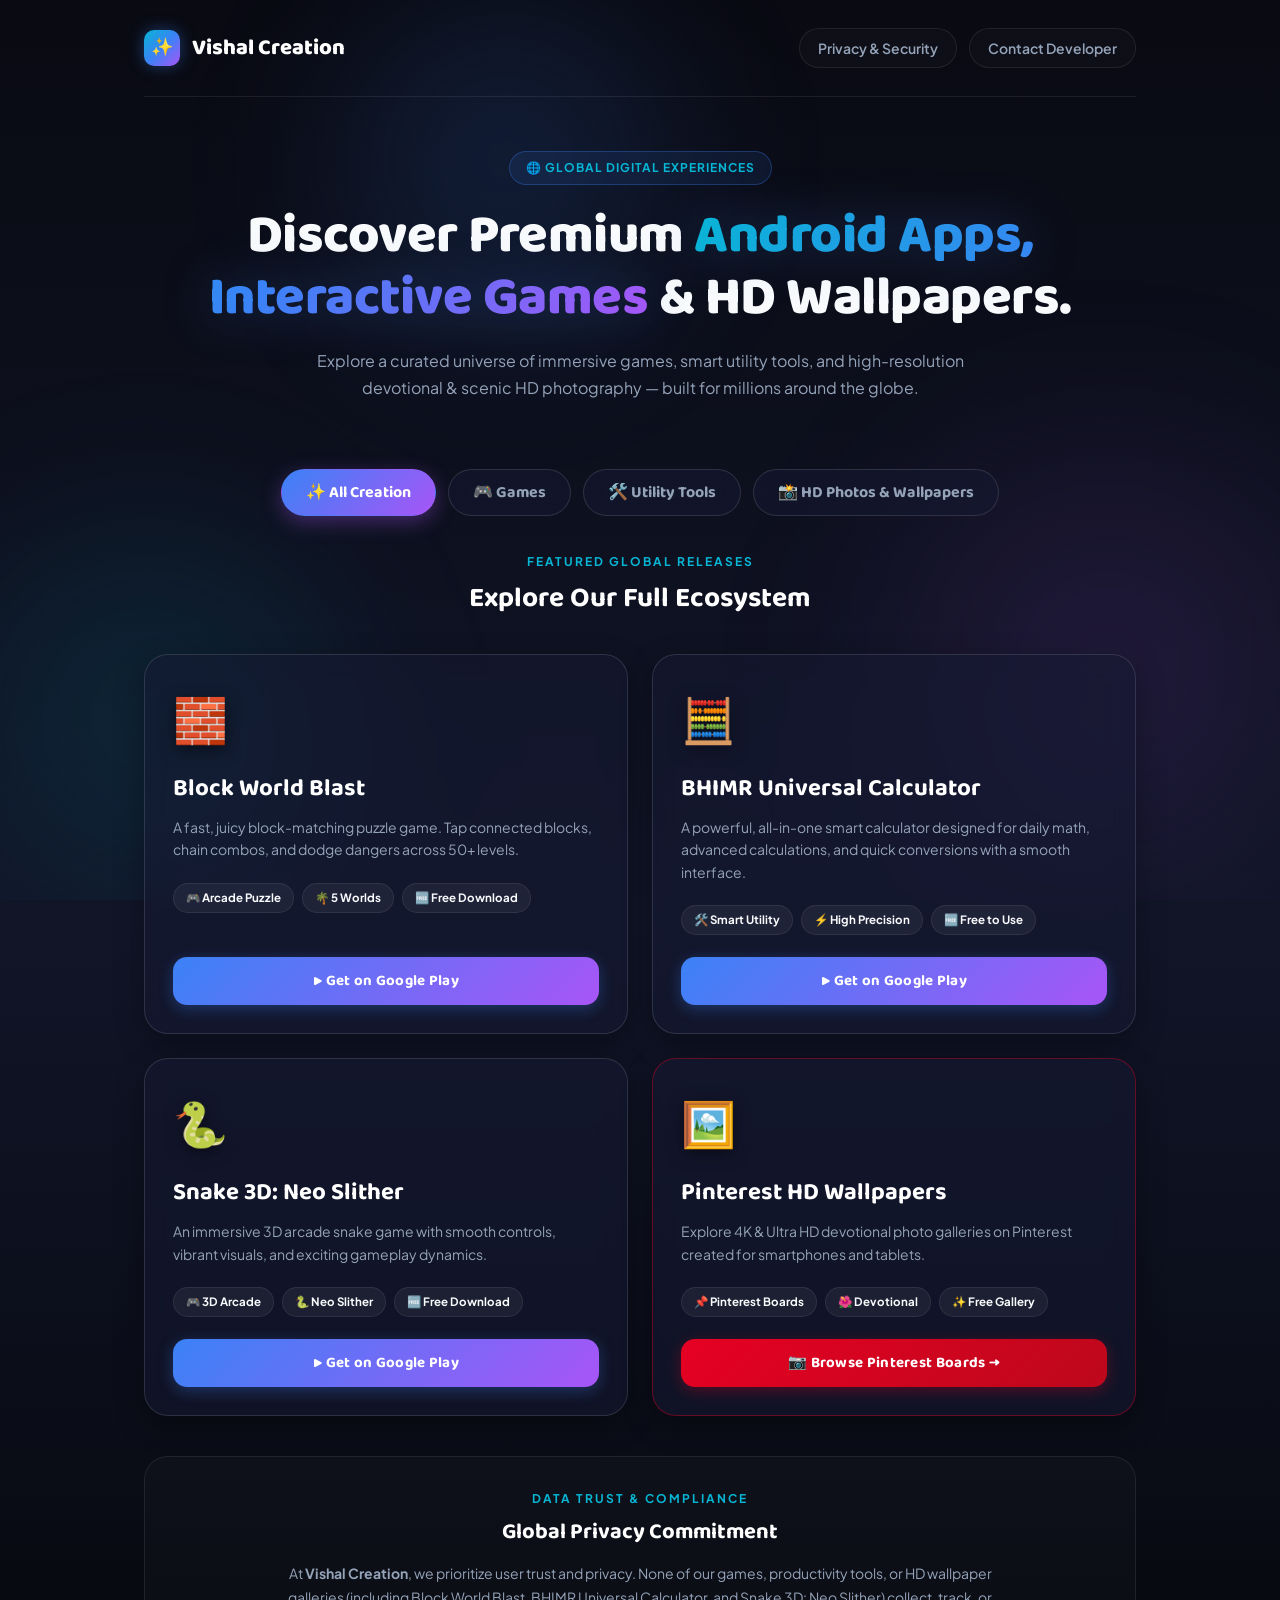
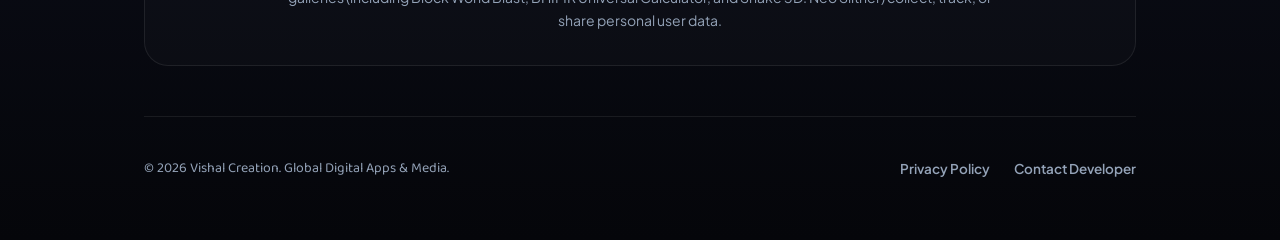
==== index.html @ bfe4371c "Update index.html" ====
<!DOCTYPE html>
<html lang="en">
<head> 
<meta charset="UTF-8">
<meta name="viewport" content="width=device-width, initial-scale=1.0">
<title>Vishal Creation — Premium Apps, Interactive Games & HD Wallpapers</title>
<meta name="description" content="Explore a curated universe of immersive games, smart utility tools, and high-resolution devotional HD wallpapers created by Vishal Creation. Free on Google Play.">
<link rel="icon" href="data:,">

<style>
@import url('https://fonts.googleapis.com/css2?family=Baloo+2:wght@600;700;800&family=Plus+Jakarta+Sans:wght@400;500;600;700;800&display=swap');

:root{
  --bg-top:#090a12;
  --bg-mid:#111528;
  --bg-bot:#05060a;
  
  --accent-blue:#3b82f6;
  --accent-cyan:#06b6d4;
  --accent-violet:#a855f7;
  --accent-gold:#fbbf24;
  --accent-pinterest:#e60023;
  
  --ink:#f8fafc;
  --muted:#94a3b8;
  --line:rgba(255, 255, 255, 0.08);
  --glass-bg:rgba(22, 27, 51, 0.55);
  --glass-border:rgba(255, 255, 255, 0.12);
}

*{margin:0;padding:0;box-sizing:border-box;}
html{scroll-behavior:smooth;}

body{
  font-family:'Plus Jakarta Sans', sans-serif;
  color:var(--ink);
  background:linear-gradient(180deg, var(--bg-top) 0%, var(--bg-mid) 50%, var(--bg-bot) 100%);
  min-height:100vh;
  overflow-x:hidden;
  line-height:1.6;
}

/* Background Cosmic Nebula Glows */
.nebula-glow{
  position:fixed; inset:0; z-index:0; pointer-events:none; overflow:hidden;
}
.glow-1{
  position:absolute; top:-10%; left:20%; width:500px; height:500px;
  background:radial-gradient(circle, rgba(59,130,246,0.18) 0%, rgba(0,0,0,0) 70%);
  filter:blur(60px); animation:pulse 12s infinite alternate ease-in-out;
}
.glow-2{
  position:absolute; top:40%; right:-10%; width:600px; height:600px;
  background:radial-gradient(circle, rgba(168,85,247,0.15) 0%, rgba(0,0,0,0) 70%);
  filter:blur(80px); animation:pulse 16s infinite alternate ease-in-out;
}
.glow-3{
  position:absolute; bottom:-10%; left:-10%; width:550px; height:550px;
  background:radial-gradient(circle, rgba(6,182,212,0.14) 0%, rgba(0,0,0,0) 70%);
  filter:blur(70px);
}

@keyframes pulse{
  0%{ transform:scale(1) translateY(0); opacity:0.7; }
  100%{ transform:scale(1.2) translateY(-30px); opacity:1; }
}

.wrap{ position:relative; z-index:1; max-width:1040px; margin:0 auto; padding:0 24px; }

nav{ display:flex; align-items:center; justify-content:space-between; padding:28px 0; border-bottom:1px solid var(--line); }
.brand{ display:flex; align-items:center; gap:12px; font-family:'Baloo 2', cursive; font-weight:800; font-size:22px; color:#fff; text-decoration:none; }
.brand .tile{
  width:36px; height:36px; border-radius:10px;
  background:linear-gradient(135deg, var(--accent-cyan), var(--accent-blue), var(--accent-violet));
  box-shadow:0 0 16px rgba(59,130,246,0.4);
  display:flex; align-items:center; justify-content:center; font-size:18px;
}
.nav-links{ display:flex; gap:12px; }
nav a.nav-link{
  color:var(--muted); text-decoration:none; font-size:14px; font-weight:600;
  border:1px solid var(--line); padding:8px 18px; border-radius:100px;
  background:rgba(255,255,255,0.02);
  transition:all .25s ease;
}
nav a.nav-link:hover{ border-color:var(--accent-cyan); color:#fff; box-shadow:0 0 12px rgba(6,182,212,0.25); }

.hero{ padding:54px 0 36px; text-align:center; }
.hero-badge{
  display:inline-flex; align-items:center; gap:8px;
  padding:6px 16px; border-radius:100px; font-size:12px; font-weight:700;
  letter-spacing:1px; text-transform:uppercase;
  background:rgba(59,130,246,0.1); border:1px solid rgba(59,130,246,0.3);
  color:var(--accent-cyan); margin-bottom:20px;
}
h1{
  font-family:'Baloo 2', cursive; font-weight:800; letter-spacing:-0.5px;
  font-size:clamp(32px, 5.5vw, 54px); line-height:1.15; margin-bottom:18px;
}
h1 .glow-word{
  background:linear-gradient(120deg, var(--accent-cyan), var(--accent-blue), var(--accent-violet));
  -webkit-background-clip:text; background-clip:text; -webkit-text-fill-color:transparent;
  filter:drop-shadow(0 0 25px rgba(59,130,246,0.3));
}
.lede{ font-size:16px; color:var(--muted); max-width:680px; margin:0 auto 32px; font-weight:400; line-height:1.7; }

.category-nav{
  display:flex; justify-content:center; gap:12px; flex-wrap:wrap; margin-bottom:36px;
}
.cat-btn{
  font-family:'Baloo 2', cursive; font-size:16px; font-weight:700;
  padding:10px 24px; border-radius:100px; border:1px solid var(--glass-border);
  background:var(--glass-bg); color:var(--muted); cursor:pointer;
  backdrop-filter:blur(10px); transition:all 0.25s ease; display:flex; align-items:center; gap:8px;
}
.cat-btn:hover{ border-color:var(--accent-blue); color:#fff; transform:translateY(-2px); }
.cat-btn.active{
  background:linear-gradient(135deg, var(--accent-blue), var(--accent-violet));
  color:#fff; border-color:transparent;
  box-shadow:0 6px 20px rgba(168,85,247,0.35);
}

.tab-content{ display:none; }
.tab-content.active{ display:block; animation:fadeIn 0.35s ease-out; }

@keyframes fadeIn{ from{opacity:0; transform:translateY(12px);} to{opacity:1; transform:translateY(0);} }

.section-head{ text-align:center; margin-bottom:32px; }
.eyebrow{
  font-size:12px; letter-spacing:2px; text-transform:uppercase; font-weight:700;
  color:var(--accent-cyan); margin-bottom:6px;
}
.section-title{ font-family:'Baloo 2', cursive; font-size:28px; font-weight:700; color:#fff; }

.apps-grid{ display:grid; grid-template-columns:1fr 1fr; gap:24px; }
.app-card{
  border-radius:24px; padding:28px; border:1px solid var(--glass-border);
  background:var(--glass-bg); backdrop-filter:blur(12px);
  display:flex; flex-direction:column; justify-content:space-between;
  transition:all .25s ease; box-shadow:0 10px 30px rgba(0,0,0,0.3);
}
.app-card:hover{ transform:translateY(-6px); border-color:rgba(59,130,246,0.5); box-shadow:0 15px 35px rgba(59,130,246,0.15); }
.app-icon{ font-size:44px; margin-bottom:16px; filter:drop-shadow(0 4px 8px rgba(0,0,0,0.5)); }
.app-title{ font-family:'Baloo 2', cursive; font-weight:700; font-size:24px; margin-bottom:8px; color:#fff; }
.app-desc{ font-size:14px; color:var(--muted); margin-bottom:22px; line-height:1.6; }

.badges{ display:flex; gap:8px; flex-wrap:wrap; margin-bottom:22px; }
.badge{
  font-size:11.5px; font-weight:700; color:var(--ink);
  background:rgba(255,255,255,0.05); border:1px solid var(--line);
  padding:5px 12px; border-radius:100px;
}

.btn{
  font-family:'Baloo 2', cursive; font-weight:700; font-size:15px;
  padding:12px 22px; border-radius:14px; text-decoration:none; letter-spacing:.3px;
  display:inline-flex; align-items:center; justify-content:center; gap:8px; transition:all .2s ease;
  cursor:pointer; border:none;
}
.btn-primary{
  background:linear-gradient(135deg, var(--accent-blue), var(--accent-violet)); color:#fff;
  box-shadow:0 4px 15px rgba(59,130,246,0.3); width:100%;
}
.btn-primary:hover{ box-shadow:0 6px 20px rgba(168,85,247,0.4); transform:translateY(-2px); }
.btn-primary:active{ transform:translateY(0); }

/* Pinterest Specific Button */
.btn-pinterest{
  background:linear-gradient(135deg, #e60023, #bd081c); color:#fff;
  box-shadow:0 4px 15px rgba(230,0,35,0.3); width:100%;
}
.btn-pinterest:hover{ box-shadow:0 6px 20px rgba(230,0,35,0.5); transform:translateY(-2px); }

.folder-grid{ display:grid; grid-template-columns:1fr 1fr; gap:24px; }
.folder-card{
  border-radius:24px; padding:30px 24px; border:1px solid var(--glass-border);
  background:var(--glass-bg); backdrop-filter:blur(12px); text-align:center;
  transition:all .25s ease; display:flex; flex-direction:column; justify-content:space-between;
}
.folder-card:hover{ transform:translateY(-6px); border-color:var(--accent-pinterest); box-shadow:0 12px 30px rgba(230,0,35,0.2); }
.folder-icon{ font-size:52px; margin-bottom:12px; }
.folder-title{ font-family:'Baloo 2', cursive; font-size:24px; font-weight:700; margin-bottom:6px; color:#fff; }
.folder-desc{ font-size:13.5px; color:var(--muted); margin-bottom:18px; }

.privacy-card{
  border-radius:24px; padding:32px; border:1px solid var(--line);
  background:rgba(255,255,255,0.02); text-align:center; margin-top:20px;
}
footer{
  padding:40px 0 60px; border-top:1px solid var(--line); margin-top:50px;
  display:flex; justify-content:space-between; align-items:center; flex-wrap:wrap; gap:16px;
}
.foot-brand{ font-size:14px; color:var(--muted); font-family:'Baloo 2', cursive; }
.foot-links{ display:flex; gap:24px; }
.foot-links a{ color:var(--muted); text-decoration:none; font-size:13.5px; font-weight:600; transition:color .2s; }
.foot-links a:hover{ color:var(--accent-cyan); }

@media (max-width:768px){
  .apps-grid, .folder-grid{ grid-template-columns:1fr; }
  nav{ flex-direction:column; gap:16px; text-align:center; }
}
</style>
</head>
<body>

<div class="nebula-glow">
  <div class="glow-1"></div>
  <div class="glow-2"></div>
  <div class="glow-3"></div>
</div>

<div class="wrap">

  <nav>
    <a href="#" class="brand">
      <span class="tile">✨</span>
      Vishal Creation
    </a>
    <div class="nav-links">
      <a class="nav-link" href="#privacy">Privacy & Security</a>
      <a class="nav-link" href="mailto:vishalmsk5@gmail.com">Contact Developer</a>
    </div>
  </nav>

  <section class="hero">
    <div class="hero-badge">🌐 Global Digital Experiences</div>
    <h1>Discover Premium <span class="glow-word">Android Apps, Interactive Games</span> & HD Wallpapers.</h1>
    <p class="lede">Explore a curated universe of immersive games, smart utility tools, and high-resolution devotional & scenic HD photography — built for millions around the globe.</p>
  </section>

  <div class="category-nav">
    <button class="cat-btn active" onclick="switchTab('all', this)">✨ All Creation</button>
    <button class="cat-btn" onclick="switchTab('games', this)">🎮 Games</button>
    <button class="cat-btn" onclick="switchTab('tools', this)">🛠️ Utility Tools</button>
    <button class="cat-btn" onclick="switchTab('photos', this)">📸 HD Photos & Wallpapers</button>
  </div>

  <!-- Tab 1: All Creation -->
  <div id="all-tab" class="tab-content active">
    <section style="margin-bottom: 40px;">
      <div class="section-head">
        <div class="eyebrow">Featured Global Releases</div>
        <div class="section-title">Explore Our Full Ecosystem</div>
      </div>

      <div class="apps-grid">
        <!-- Game 1: Block World Blast -->
        <div class="app-card">
          <div>
            <div class="app-icon">🧱</div>
            <div class="app-title">Block World Blast</div>
            <p class="app-desc">A fast, juicy block-matching puzzle game. Tap connected blocks, chain combos, and dodge dangers across 50+ levels.</p>
            <div class="badges">
              <span class="badge">🎮 Arcade Puzzle</span>
              <span class="badge">🌴 5 Worlds</span>
              <span class="badge">🆓 Free Download</span>
            </div>
          </div>
          <a class="btn btn-primary" href="https://play.google.com/store/apps/details?id=com.blockworldblast.game" target="_blank" rel="noopener">▶ Get on Google Play</a>
        </div>

        <!-- Tool 1: BHIMR Universal Calculator -->
        <div class="app-card">
          <div>
            <div class="app-icon">🧮</div>
            <div class="app-title">BHIMR Universal Calculator</div>
            <p class="app-desc">A powerful, all-in-one smart calculator designed for daily math, advanced calculations, and quick conversions with a smooth interface.</p>
            <div class="badges">
              <span class="badge">🛠️ Smart Utility</span>
              <span class="badge">⚡ High Precision</span>
              <span class="badge">🆓 Free to Use</span>
            </div>
          </div>
          <a class="btn btn-primary" href="https://play.google.com/store/apps/details?id=com.bhimcalculator.app" target="_blank" rel="noopener">▶ Get on Google Play</a>
        </div>

        <!-- Game 2: Snake 3D: Neo Slither -->
        <div class="app-card">
          <div>
            <div class="app-icon">🐍</div>
            <div class="app-title">Snake 3D: Neo Slither</div>
            <p class="app-desc">An immersive 3D arcade snake game with smooth controls, vibrant visuals, and exciting gameplay dynamics.</p>
            <div class="badges">
              <span class="badge">🎮 3D Arcade</span>
              <span class="badge">🐍 Neo Slither</span>
              <span class="badge">🆓 Free Download</span>
            </div>
          </div>
          <a class="btn btn-primary" href="https://play.google.com/store/apps/details?id=com.snake3d.neoslither" target="_blank" rel="noopener">▶ Get on Google Play</a>
        </div>

        <!-- HD Photo Preview Card -->
        <div class="app-card" style="border-color: rgba(230,0,35,0.4);">
          <div>
            <div class="app-icon">🖼️</div>
            <div class="app-title">Pinterest HD Wallpapers</div>
            <p class="app-desc">Explore 4K & Ultra HD devotional photo galleries on Pinterest created for smartphones and tablets.</p>
            <div class="badges">
              <span class="badge">📌 Pinterest Boards</span>
              <span class="badge">🌺 Devotional</span>
              <span class="badge">✨ Free Gallery</span>
            </div>
          </div>
          <button class="btn btn-pinterest" onclick="switchToPhotosTab()">📷 Browse Pinterest Boards →</button>
        </div>
      </div>
    </section>
  </div>

  <!-- Tab 2: Games -->
  <div id="games-tab" class="tab-content">
    <section style="margin-bottom: 40px;">
      <div class="section-head">
        <div class="eyebrow">Interactive Gaming Hub</div>
        <div class="section-title">Android Games</div>
      </div>
      
      <div class="apps-grid">
        <div class="app-card">
          <div>
            <div class="app-icon">🧱</div>
            <div class="app-title">Block World Blast</div>
            <p class="app-desc">A fast, juicy block-matching puzzle game. Tap connected blocks, chain combos, and dodge dangers across 50+ levels.</p>
            <div class="badges">
              <span class="badge">🌴 5 Worlds</span>
              <span class="badge">🎯 Daily Challenge</span>
              <span class="badge">🆓 Free to Play</span>
            </div>
          </div>
          <a class="btn btn-primary" href="https://play.google.com/store/apps/details?id=com.blockworldblast.game" target="_blank" rel="noopener">▶ Get on Google Play</a>
        </div>

        <div class="app-card">
          <div>
            <div class="app-icon">🐍</div>
            <div class="app-title">Snake 3D: Neo Slither</div>
            <p class="app-desc">An immersive 3D arcade snake game with smooth controls, vibrant visuals, and exciting gameplay dynamics.</p>
            <div class="badges">
              <span class="badge">🎮 3D Arcade</span>
              <span class="badge">🐍 Neo Slither</span>
              <span class="badge">🆓 Free to Play</span>
            </div>
          </div>
          <a class="btn btn-primary" href="https://play.google.com/store/apps/details?id=com.snake3d.neoslither" target="_blank" rel="noopener">▶ Get on Google Play</a>
        </div>
      </div>
    </section>
  </div>

  <!-- Tab 3: Tools -->
  <div id="tools-tab" class="tab-content">
    <section style="margin-bottom: 40px;">
      <div class="section-head">
        <div class="eyebrow">Productivity & Utilities</div>
        <div class="section-title">Smart Tools</div>
      </div>
      
      <div class="apps-grid">
        <div class="app-card">
          <div>
            <div class="app-icon">🧮</div>
            <div class="app-title">BHIMR Universal Calculator</div>
            <p class="app-desc">A powerful, all-in-one smart calculator designed for daily math, advanced calculations, and quick conversions with a smooth and clean user interface.</p>
            <div class="badges">
              <span class="badge">🔢 Smart Math</span>
              <span class="badge">⚡ Fast & Accurate</span>
              <span class="badge">🆓 Free Utility</span>
            </div>
          </div>
          <a class="btn btn-primary" href="https://play.google.com/store/apps/details?id=com.bhimcalculator.app" target="_blank" rel="noopener">▶ Get on Google Play</a>
        </div>

        <div class="app-card" style="border-style: dashed; background: rgba(255,255,255,0.01);">
          <div>
            <div class="app-icon">🚀</div>
            <div class="app-title">More Tools Coming Soon</div>
            <p class="app-desc">We are actively developing new utility applications and smart everyday productivity tools for global Android users.</p>
            <div class="badges">
              <span class="badge">⚙️ In Development</span>
              <span class="badge">🌟 Stay Tuned</span>
            </div>
          </div>
        </div>
      </div>
    </section>
  </div>

  <!-- Tab 4: HD Photos & Pinterest Wallpapers -->
  <div id="photos-tab" class="tab-content">
    <section style="margin-bottom: 40px;">
      <div class="section-head">
        <div class="eyebrow">High-Resolution Wallpapers</div>
        <div class="section-title">Divine & Scenic Pinterest Collections</div>
      </div>

      <div class="folder-grid">
        <!-- Folder 1: Ganpati Photos -->
        <div class="folder-card">
          <div>
            <div class="folder-icon">🌺</div>
            <div class="folder-title">Ganpati Photos</div>
            <p class="folder-desc">Explore 4K & HD Divine Shree Ganesha Wallpapers & Art directly on Pinterest.</p>
          </div>
          <a class="btn btn-pinterest" href="https://www.pinterest.com/vishalmsk5/ganpati/" target="_blank" rel="noopener">
            📌 Explore Ganpati Board →
          </a>
        </div>

        <!-- Folder 2: Hanuman Photos -->
        <div class="folder-card">
          <div>
            <div class="folder-icon">🚩</div>
            <div class="folder-title">Hanuman Photos</div>
            <p class="folder-desc">Explore High-Resolution Lord Hanuman HD Wallpapers & Art directly on Pinterest.</p>
          </div>
          <a class="btn btn-pinterest" href="https://www.pinterest.com/vishalmsk5/hanuman/" target="_blank" rel="noopener">
            📌 Explore Hanuman Board →
          </a>
        </div>

        <!-- NANTAR NAVIN GOD ADD KARNYASATHI ITHE NEW CARD COPY-PASTE KARU SHAKATA -->
        <!-- Example: Lord Shiva (Future Expansion) -->
        <!-- 
        <div class="folder-card">
          <div>
            <div class="folder-icon">🔱</div>
            <div class="folder-title">Shiva Photos</div>
            <p class="folder-desc">Explore 4K Divine Lord Shiva Wallpapers & Art on Pinterest.</p>
          </div>
          <a class="btn btn-pinterest" href="PINTEREST_BOARD_URL_HERE" target="_blank" rel="noopener">
            📌 Explore Shiva Board →
          </a>
        </div>
        -->
      </div>

      <div style="text-align:center; margin-top:30px; color:var(--muted); font-size:14px; font-weight:600;">
        ✨ More HD Divine photo boards are being added regularly on Pinterest!
      </div>
    </section>
  </div>

  <!-- Privacy Policy Card -->
  <section class="privacy-card" id="privacy">
    <div class="eyebrow">Data Trust & Compliance</div>
    <div class="section-title" style="font-size:22px; margin-bottom:12px;">Global Privacy Commitment</div>
    <p style="color: var(--muted); max-width: 720px; margin: 0 auto; font-size:14px; line-height:1.7;">
      At <strong>Vishal Creation</strong>, we prioritize user trust and privacy. None of our games, productivity tools, or HD wallpaper galleries (including Block World Blast, BHIMR Universal Calculator, and Snake 3D: Neo Slither) collect, track, or share personal user data.
    </p>
  </section>
    
  <footer>
    <div class="foot-brand">© 2026 Vishal Creation. Global Digital Apps & Media.</div>
    <div class="foot-links">
      <a href="#privacy">Privacy Policy</a>
      <a href="mailto:vishalmsk5@gmail.com">Contact Developer</a>
    </div>
  </footer>

</div>

<script>
  function switchTab(tabName, btn) {
    document.querySelectorAll('.tab-content').forEach(tab => {
      tab.classList.remove('active');
    });
    document.querySelectorAll('.cat-btn').forEach(b => {
      b.classList.remove('active');
    });

    const selectedTab = document.getElementById(tabName + '-tab');
    if(selectedTab){
      selectedTab.classList.add('active');
    }
    
    if(btn){
      btn.classList.add('active');
    }
  }

  function switchToPhotosTab() {
    const photoBtn = document.querySelectorAll('.cat-btn')[3];
    switchTab('photos', photoBtn);
  }
</script>

</body>
</html>
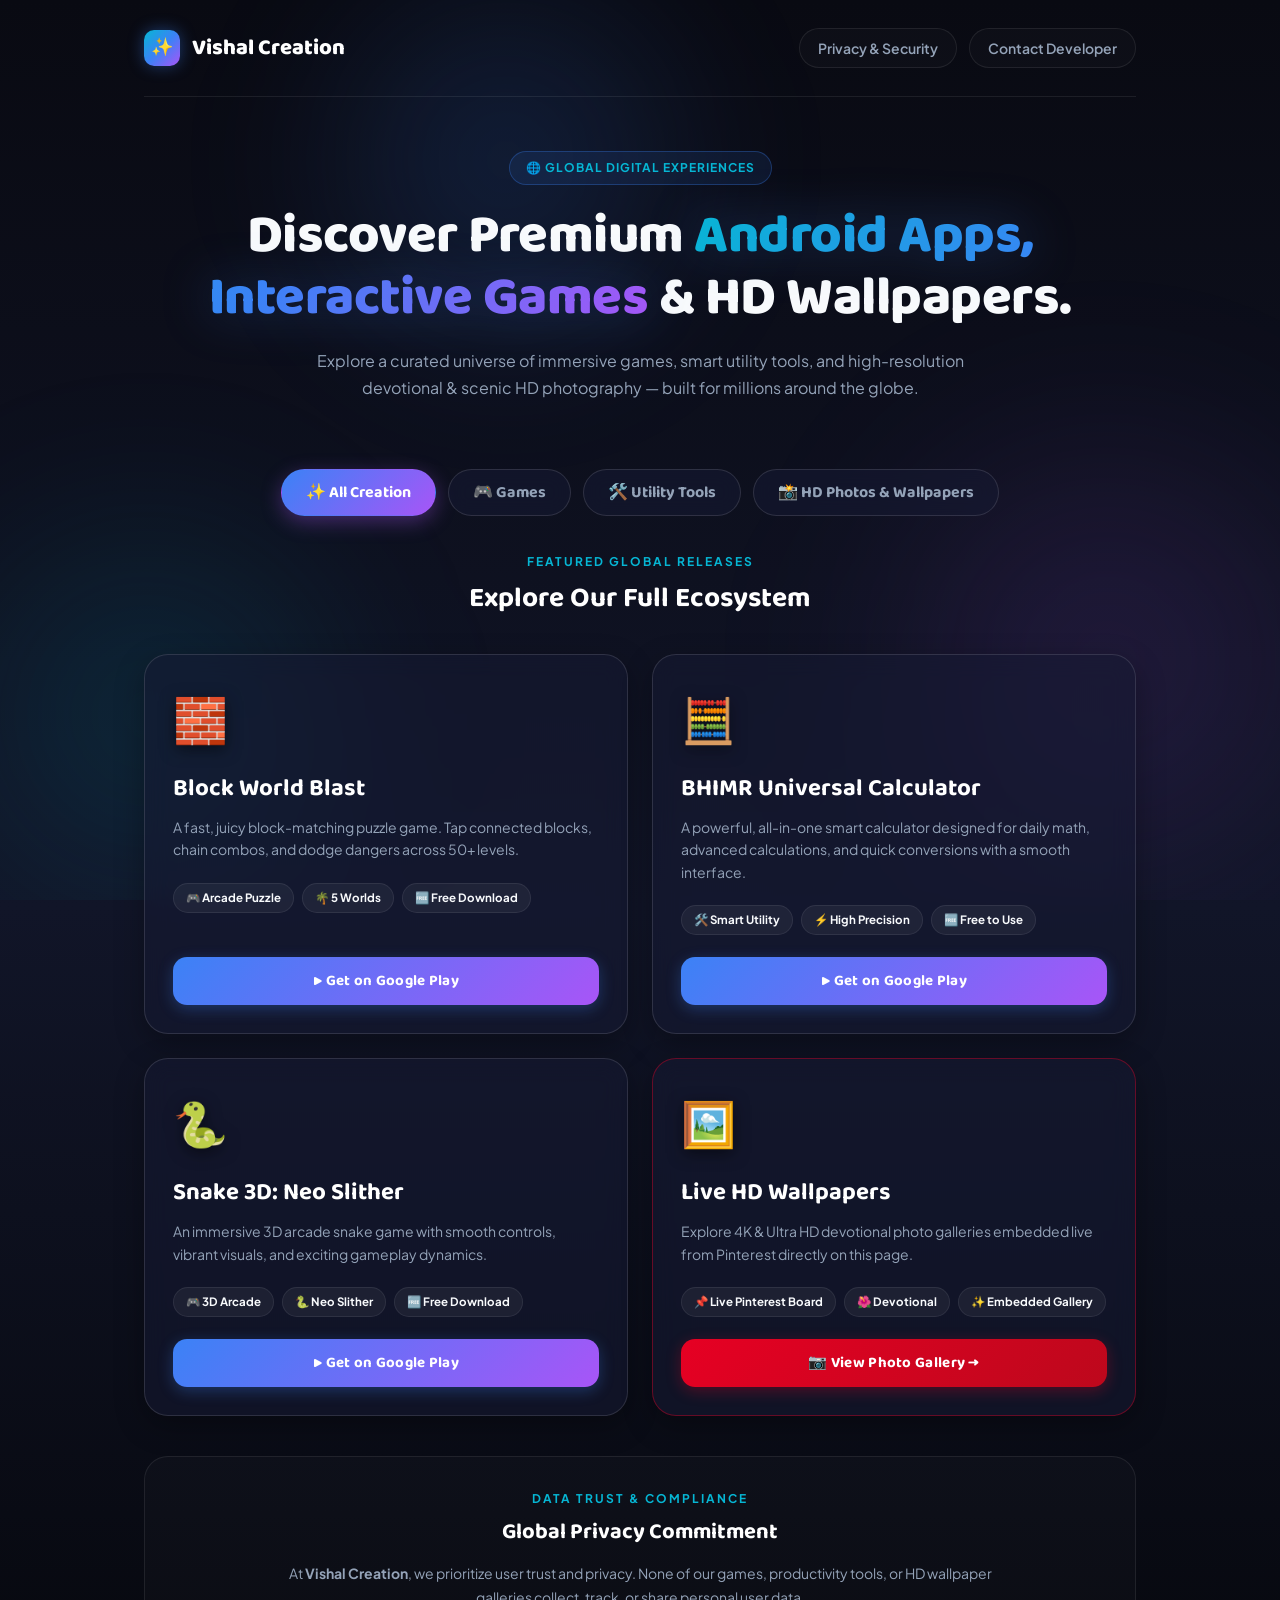
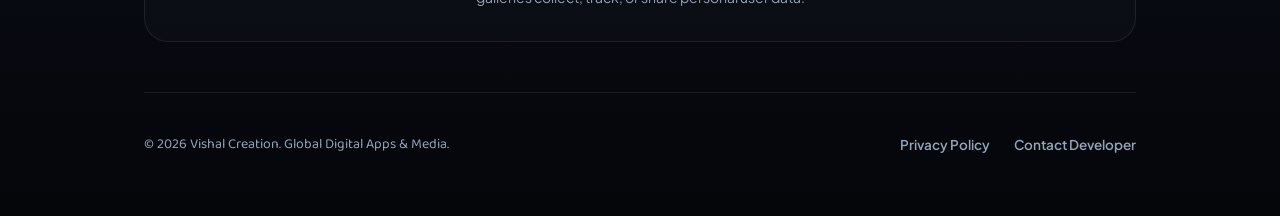
==== commit ed3ccaed: "Update index.html" ====
--- a/index.html
+++ b/index.html
@@ -6,6 +6,9 @@
 <title>Vishal Creation — Premium Apps, Interactive Games & HD Wallpapers</title>
 <meta name="description" content="Explore a curated universe of immersive games, smart utility tools, and high-resolution devotional HD wallpapers created by Vishal Creation. Free on Google Play.">
 <link rel="icon" href="data:,">
+
+<!-- Pinterest Official JS Script -->
+<script async defer src="https://assets.pinterest.com/js/pinit.js"></script>
 
 <style>
 @import url('https://fonts.googleapis.com/css2?family=Baloo+2:wght@600;700;800&family=Plus+Jakarta+Sans:wght@400;500;600;700;800&display=swap');
@@ -161,25 +164,28 @@
   box-shadow:0 4px 15px rgba(59,130,246,0.3); width:100%;
 }
 .btn-primary:hover{ box-shadow:0 6px 20px rgba(168,85,247,0.4); transform:translateY(-2px); }
-.btn-primary:active{ transform:translateY(0); }
-
-/* Pinterest Specific Button */
+
 .btn-pinterest{
   background:linear-gradient(135deg, #e60023, #bd081c); color:#fff;
   box-shadow:0 4px 15px rgba(230,0,35,0.3); width:100%;
 }
 .btn-pinterest:hover{ box-shadow:0 6px 20px rgba(230,0,35,0.5); transform:translateY(-2px); }
 
-.folder-grid{ display:grid; grid-template-columns:1fr 1fr; gap:24px; }
-.folder-card{
-  border-radius:24px; padding:30px 24px; border:1px solid var(--glass-border);
-  background:var(--glass-bg); backdrop-filter:blur(12px); text-align:center;
-  transition:all .25s ease; display:flex; flex-direction:column; justify-content:space-between;
-}
-.folder-card:hover{ transform:translateY(-6px); border-color:var(--accent-pinterest); box-shadow:0 12px 30px rgba(230,0,35,0.2); }
-.folder-icon{ font-size:52px; margin-bottom:12px; }
-.folder-title{ font-family:'Baloo 2', cursive; font-size:24px; font-weight:700; margin-bottom:6px; color:#fff; }
-.folder-desc{ font-size:13.5px; color:var(--muted); margin-bottom:18px; }
+/* Embedded Pinterest Board Styling */
+.pinterest-embed-grid {
+  display: flex;
+  justify-content: center;
+  gap: 24px;
+  flex-wrap: wrap;
+}
+.pinterest-card {
+  border-radius: 20px;
+  padding: 16px;
+  background: var(--glass-bg);
+  border: 1px solid var(--glass-border);
+  backdrop-filter: blur(12px);
+  text-align: center;
+}
 
 .privacy-card{
   border-radius:24px; padding:32px; border:1px solid var(--line);
@@ -195,7 +201,7 @@
 .foot-links a:hover{ color:var(--accent-cyan); }
 
 @media (max-width:768px){
-  .apps-grid, .folder-grid{ grid-template-columns:1fr; }
+  .apps-grid{ grid-template-columns:1fr; }
   nav{ flex-direction:column; gap:16px; text-align:center; }
 }
 </style>
@@ -292,15 +298,15 @@
         <div class="app-card" style="border-color: rgba(230,0,35,0.4);">
           <div>
             <div class="app-icon">🖼️</div>
-            <div class="app-title">Pinterest HD Wallpapers</div>
-            <p class="app-desc">Explore 4K & Ultra HD devotional photo galleries on Pinterest created for smartphones and tablets.</p>
-            <div class="badges">
-              <span class="badge">📌 Pinterest Boards</span>
+            <div class="app-title">Live HD Wallpapers</div>
+            <p class="app-desc">Explore 4K & Ultra HD devotional photo galleries embedded live from Pinterest directly on this page.</p>
+            <div class="badges">
+              <span class="badge">📌 Live Pinterest Board</span>
               <span class="badge">🌺 Devotional</span>
-              <span class="badge">✨ Free Gallery</span>
-            </div>
-          </div>
-          <button class="btn btn-pinterest" onclick="switchToPhotosTab()">📷 Browse Pinterest Boards →</button>
+              <span class="badge">✨ Embedded Gallery</span>
+            </div>
+          </div>
+          <button class="btn btn-pinterest" onclick="switchToPhotosTab()">📷 View Photo Gallery →</button>
         </div>
       </div>
     </section>
@@ -384,57 +390,42 @@
     </section>
   </div>
 
-  <!-- Tab 4: HD Photos & Pinterest Wallpapers -->
+  <!-- Tab 4: Embedded Pinterest Wallpapers (NO REDIRECT) -->
   <div id="photos-tab" class="tab-content">
     <section style="margin-bottom: 40px;">
       <div class="section-head">
-        <div class="eyebrow">High-Resolution Wallpapers</div>
-        <div class="section-title">Divine & Scenic Pinterest Collections</div>
-      </div>
-
-      <div class="folder-grid">
-        <!-- Folder 1: Ganpati Photos -->
-        <div class="folder-card">
-          <div>
-            <div class="folder-icon">🌺</div>
-            <div class="folder-title">Ganpati Photos</div>
-            <p class="folder-desc">Explore 4K & HD Divine Shree Ganesha Wallpapers & Art directly on Pinterest.</p>
-          </div>
-          <a class="btn btn-pinterest" href="https://www.pinterest.com/vishalmsk5/ganpati/" target="_blank" rel="noopener">
-            📌 Explore Ganpati Board →
+        <div class="eyebrow">Embedded Galleries</div>
+        <div class="section-title">Live Pinterest HD Wallpapers</div>
+      </div>
+
+      <div class="pinterest-embed-grid">
+        
+        <!-- Embedded Board 1: Ganpati -->
+        <div class="pinterest-card">
+          <h3 style="font-family:'Baloo 2', cursive; margin-bottom:12px; color:#fff;">🌺 Ganpati HD Photos</h3>
+          <a data-pin-do="embedBoard" 
+             data-pin-board-width="380" 
+             data-pin-scale-height="400" 
+             data-pin-scale-width="120" 
+             href="https://www.pinterest.com/vishalmsk5/ganpati/">
           </a>
         </div>
 
-        <!-- Folder 2: Hanuman Photos -->
-        <div class="folder-card">
-          <div>
-            <div class="folder-icon">🚩</div>
-            <div class="folder-title">Hanuman Photos</div>
-            <p class="folder-desc">Explore High-Resolution Lord Hanuman HD Wallpapers & Art directly on Pinterest.</p>
-          </div>
-          <a class="btn btn-pinterest" href="https://www.pinterest.com/vishalmsk5/hanuman/" target="_blank" rel="noopener">
-            📌 Explore Hanuman Board →
+        <!-- Embedded Board 2: Hanuman -->
+        <div class="pinterest-card">
+          <h3 style="font-family:'Baloo 2', cursive; margin-bottom:12px; color:#fff;">🚩 Hanuman HD Photos</h3>
+          <a data-pin-do="embedBoard" 
+             data-pin-board-width="380" 
+             data-pin-scale-height="400" 
+             data-pin-scale-width="120" 
+             href="https://www.pinterest.com/vishalmsk5/hanuman/">
           </a>
         </div>
 
-        <!-- NANTAR NAVIN GOD ADD KARNYASATHI ITHE NEW CARD COPY-PASTE KARU SHAKATA -->
-        <!-- Example: Lord Shiva (Future Expansion) -->
-        <!-- 
-        <div class="folder-card">
-          <div>
-            <div class="folder-icon">🔱</div>
-            <div class="folder-title">Shiva Photos</div>
-            <p class="folder-desc">Explore 4K Divine Lord Shiva Wallpapers & Art on Pinterest.</p>
-          </div>
-          <a class="btn btn-pinterest" href="PINTEREST_BOARD_URL_HERE" target="_blank" rel="noopener">
-            📌 Explore Shiva Board →
-          </a>
-        </div>
-        -->
       </div>
 
       <div style="text-align:center; margin-top:30px; color:var(--muted); font-size:14px; font-weight:600;">
-        ✨ More HD Divine photo boards are being added regularly on Pinterest!
+        ✨ Photos are loaded dynamically straight from Pinterest!
       </div>
     </section>
   </div>
@@ -444,7 +435,7 @@
     <div class="eyebrow">Data Trust & Compliance</div>
     <div class="section-title" style="font-size:22px; margin-bottom:12px;">Global Privacy Commitment</div>
     <p style="color: var(--muted); max-width: 720px; margin: 0 auto; font-size:14px; line-height:1.7;">
-      At <strong>Vishal Creation</strong>, we prioritize user trust and privacy. None of our games, productivity tools, or HD wallpaper galleries (including Block World Blast, BHIMR Universal Calculator, and Snake 3D: Neo Slither) collect, track, or share personal user data.
+      At <strong>Vishal Creation</strong>, we prioritize user trust and privacy. None of our games, productivity tools, or HD wallpaper galleries collect, track, or share personal user data.
     </p>
   </section>
     
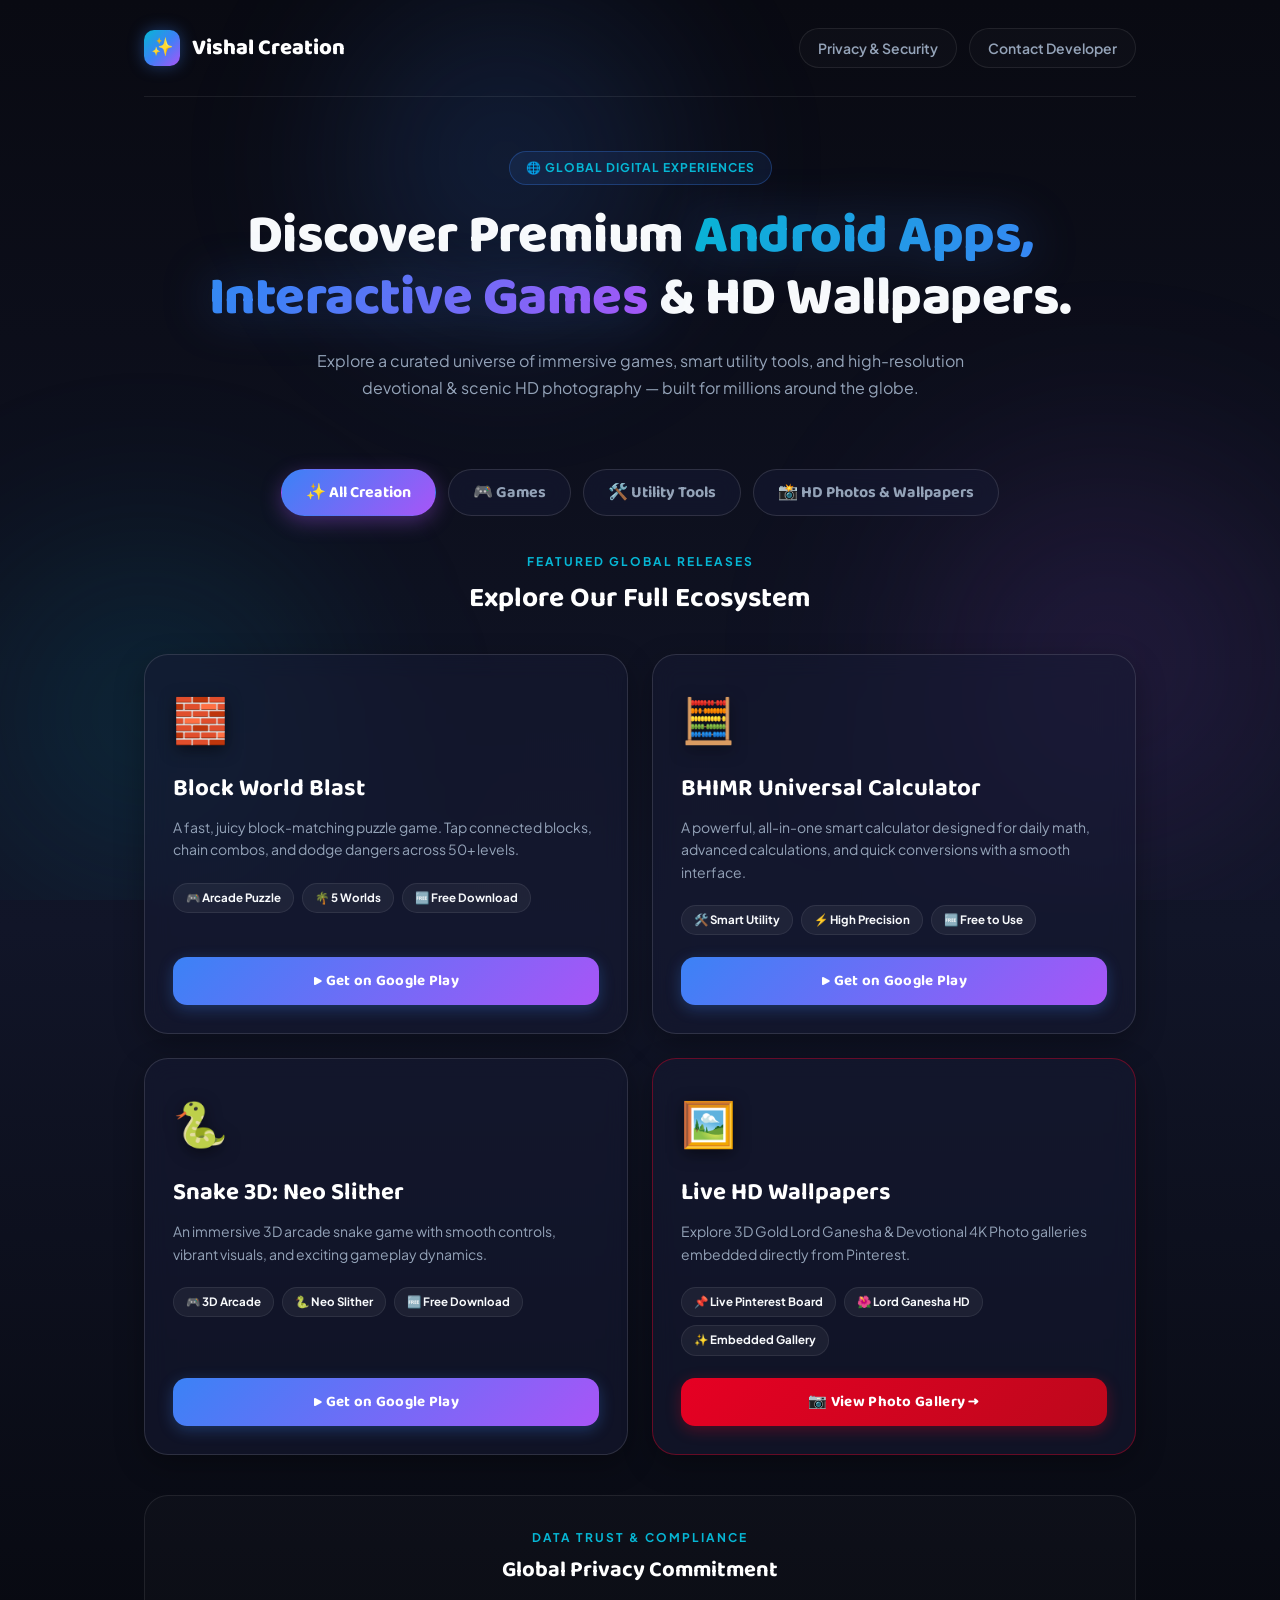
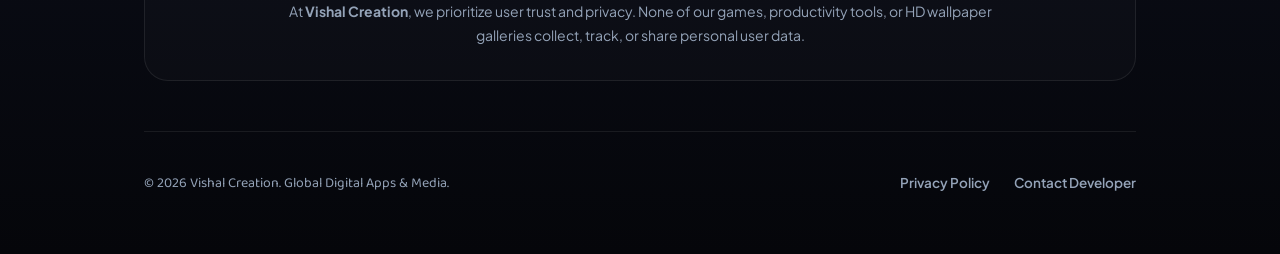
==== commit 6290ff09: "Revise app details and update section titles Updated app descriptions and titles for clarity." ====
--- a/index.html
+++ b/index.html
@@ -43,7 +43,6 @@
   line-height:1.6;
 }
 
-/* Background Cosmic Nebula Glows */
 .nebula-glow{
   position:fixed; inset:0; z-index:0; pointer-events:none; overflow:hidden;
 }
@@ -249,7 +248,6 @@
       </div>
 
       <div class="apps-grid">
-        <!-- Game 1: Block World Blast -->
         <div class="app-card">
           <div>
             <div class="app-icon">🧱</div>
@@ -264,7 +262,6 @@
           <a class="btn btn-primary" href="https://play.google.com/store/apps/details?id=com.blockworldblast.game" target="_blank" rel="noopener">▶ Get on Google Play</a>
         </div>
 
-        <!-- Tool 1: BHIMR Universal Calculator -->
         <div class="app-card">
           <div>
             <div class="app-icon">🧮</div>
@@ -279,7 +276,6 @@
           <a class="btn btn-primary" href="https://play.google.com/store/apps/details?id=com.bhimcalculator.app" target="_blank" rel="noopener">▶ Get on Google Play</a>
         </div>
 
-        <!-- Game 2: Snake 3D: Neo Slither -->
         <div class="app-card">
           <div>
             <div class="app-icon">🐍</div>
@@ -294,15 +290,14 @@
           <a class="btn btn-primary" href="https://play.google.com/store/apps/details?id=com.snake3d.neoslither" target="_blank" rel="noopener">▶ Get on Google Play</a>
         </div>
 
-        <!-- HD Photo Preview Card -->
         <div class="app-card" style="border-color: rgba(230,0,35,0.4);">
           <div>
             <div class="app-icon">🖼️</div>
             <div class="app-title">Live HD Wallpapers</div>
-            <p class="app-desc">Explore 4K & Ultra HD devotional photo galleries embedded live from Pinterest directly on this page.</p>
+            <p class="app-desc">Explore 3D Gold Lord Ganesha & Devotional 4K Photo galleries embedded directly from Pinterest.</p>
             <div class="badges">
               <span class="badge">📌 Live Pinterest Board</span>
-              <span class="badge">🌺 Devotional</span>
+              <span class="badge">🌺 Lord Ganesha HD</span>
               <span class="badge">✨ Embedded Gallery</span>
             </div>
           </div>
@@ -390,28 +385,28 @@
     </section>
   </div>
 
-  <!-- Tab 4: Embedded Pinterest Wallpapers (NO REDIRECT) -->
+  <!-- Tab 4: Embedded Pinterest Wallpapers (Ganesha HD Board Updated) -->
   <div id="photos-tab" class="tab-content">
     <section style="margin-bottom: 40px;">
       <div class="section-head">
         <div class="eyebrow">Embedded Galleries</div>
-        <div class="section-title">Live Pinterest HD Wallpapers</div>
+        <div class="section-title">Live Lord Ganesha & Devotional Wallpapers</div>
       </div>
 
       <div class="pinterest-embed-grid">
         
-        <!-- Embedded Board 1: Ganpati -->
+        <!-- Embedded Board 1: Lord Ganesha HD Wallpapers -->
         <div class="pinterest-card">
-          <h3 style="font-family:'Baloo 2', cursive; margin-bottom:12px; color:#fff;">🌺 Ganpati HD Photos</h3>
+          <h3 style="font-family:'Baloo 2', cursive; margin-bottom:12px; color:#fff;">🌺 Lord Ganesha HD Wallpapers</h3>
           <a data-pin-do="embedBoard" 
              data-pin-board-width="380" 
              data-pin-scale-height="400" 
              data-pin-scale-width="120" 
-             href="https://www.pinterest.com/vishalmsk5/ganpati/">
+             href="https://www.pinterest.com/vishalmsk5/lord-ganesha-hd-wallpapers/">
           </a>
         </div>
 
-        <!-- Embedded Board 2: Hanuman -->
+        <!-- Embedded Board 2: Hanuman HD Photos -->
         <div class="pinterest-card">
           <h3 style="font-family:'Baloo 2', cursive; margin-bottom:12px; color:#fff;">🚩 Hanuman HD Photos</h3>
           <a data-pin-do="embedBoard" 
@@ -425,12 +420,11 @@
       </div>
 
       <div style="text-align:center; margin-top:30px; color:var(--muted); font-size:14px; font-weight:600;">
-        ✨ Photos are loaded dynamically straight from Pinterest!
+        ✨ HD Divine Wallpapers loaded dynamically straight from Pinterest!
       </div>
     </section>
   </div>
 
-  <!-- Privacy Policy Card -->
   <section class="privacy-card" id="privacy">
     <div class="eyebrow">Data Trust & Compliance</div>
     <div class="section-title" style="font-size:22px; margin-bottom:12px;">Global Privacy Commitment</div>
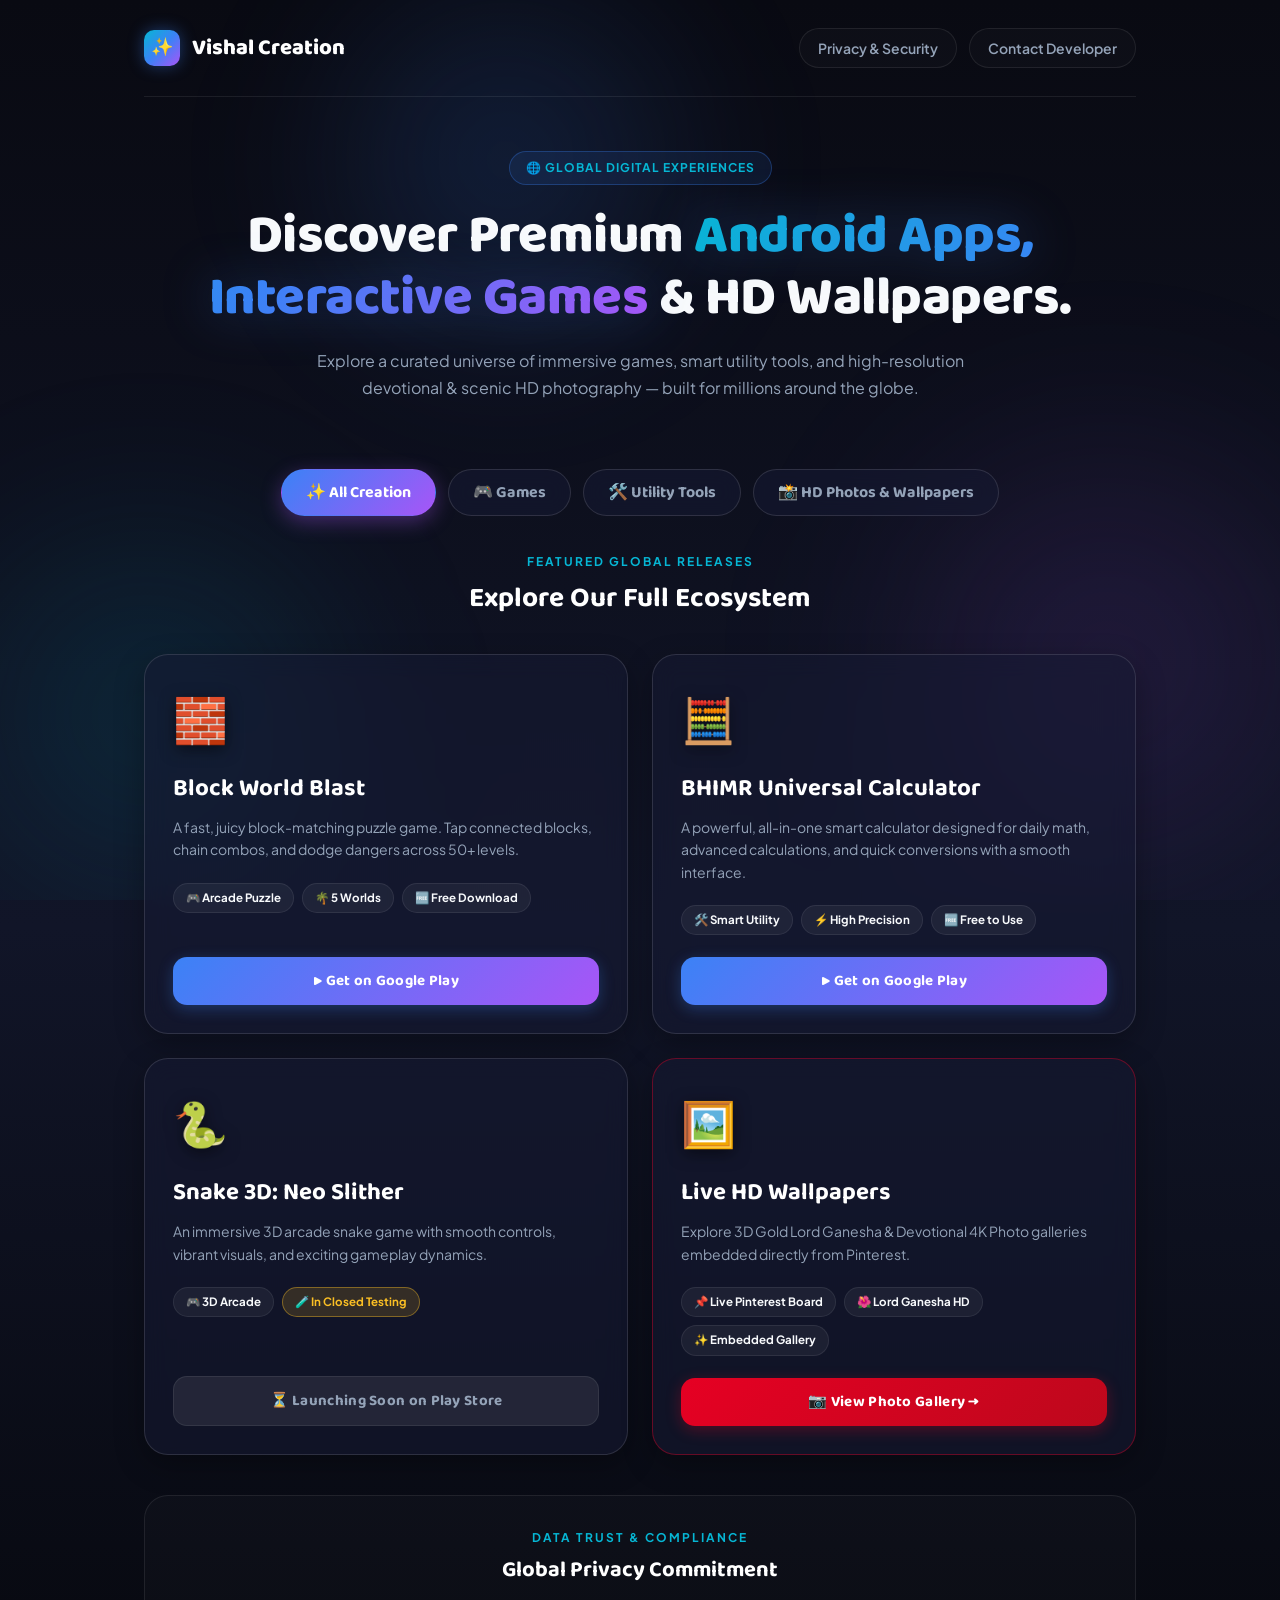
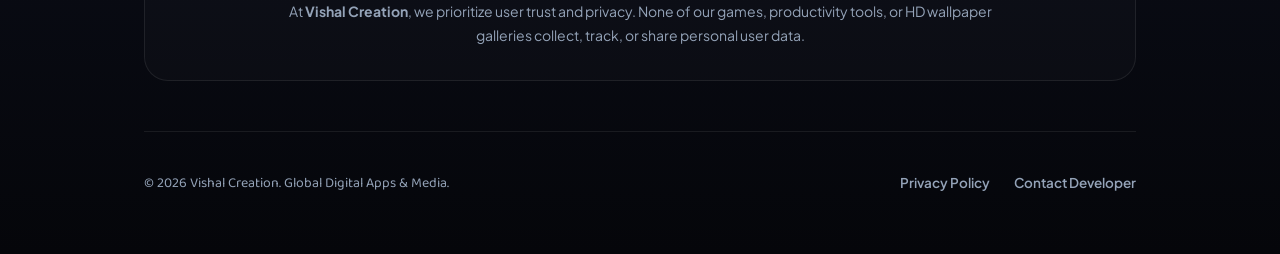
==== commit 142e892e: "Update index.html" ====
--- a/index.html
+++ b/index.html
@@ -5,7 +5,9 @@
 <meta name="viewport" content="width=device-width, initial-scale=1.0">
 <title>Vishal Creation — Premium Apps, Interactive Games & HD Wallpapers</title>
 <meta name="description" content="Explore a curated universe of immersive games, smart utility tools, and high-resolution devotional HD wallpapers created by Vishal Creation. Free on Google Play.">
-<link rel="icon" href="data:,">
+
+<!-- Custom Favicon (✨ SVG Dynamic Favicon) -->
+<link rel="icon" href="data:image/svg+xml,<svg xmlns=%22http://www.w3.org/2000/svg%22 viewBox=%220 0 100 100%22><text y=%22.9em%22 font-size=%2290%22>✨</text></svg>">
 
 <!-- Pinterest Official JS Script -->
 <script async defer src="https://assets.pinterest.com/js/pinit.js"></script>
@@ -151,6 +153,9 @@
   background:rgba(255,255,255,0.05); border:1px solid var(--line);
   padding:5px 12px; border-radius:100px;
 }
+.badge-warning{
+  background:rgba(251,191,36,0.15); border-color:rgba(251,191,36,0.4); color:var(--accent-gold);
+}
 
 .btn{
   font-family:'Baloo 2', cursive; font-weight:700; font-size:15px;
@@ -163,6 +168,12 @@
   box-shadow:0 4px 15px rgba(59,130,246,0.3); width:100%;
 }
 .btn-primary:hover{ box-shadow:0 6px 20px rgba(168,85,247,0.4); transform:translateY(-2px); }
+
+.btn-disabled{
+  background:rgba(255,255,255,0.08); color:var(--muted); border:1px solid var(--line);
+  cursor:not-allowed; width:100%;
+}
+.btn-disabled:hover{ transform:none; box-shadow:none; }
 
 .btn-pinterest{
   background:linear-gradient(135deg, #e60023, #bd081c); color:#fff;
@@ -276,6 +287,7 @@
           <a class="btn btn-primary" href="https://play.google.com/store/apps/details?id=com.bhimcalculator.app" target="_blank" rel="noopener">▶ Get on Google Play</a>
         </div>
 
+        <!-- Snake 3D Game (Status: Closed Testing / Coming Soon for Public) -->
         <div class="app-card">
           <div>
             <div class="app-icon">🐍</div>
@@ -283,11 +295,11 @@
             <p class="app-desc">An immersive 3D arcade snake game with smooth controls, vibrant visuals, and exciting gameplay dynamics.</p>
             <div class="badges">
               <span class="badge">🎮 3D Arcade</span>
-              <span class="badge">🐍 Neo Slither</span>
-              <span class="badge">🆓 Free Download</span>
-            </div>
-          </div>
-          <a class="btn btn-primary" href="https://play.google.com/store/apps/details?id=com.snake3d.neoslither" target="_blank" rel="noopener">▶ Get on Google Play</a>
+              <span class="badge badge-warning">🧪 In Closed Testing</span>
+            </div>
+          </div>
+          <!-- Public launch chya nantar 'btn-primary' ani Play Store link activate kara -->
+          <button class="btn btn-disabled" onclick="alert('Snake 3D: Neo Slither is currently in closed testing track and will be released publicly soon!')">⏳ Launching Soon on Play Store</button>
         </div>
 
         <div class="app-card" style="border-color: rgba(230,0,35,0.4);">
@@ -330,6 +342,7 @@
           <a class="btn btn-primary" href="https://play.google.com/store/apps/details?id=com.blockworldblast.game" target="_blank" rel="noopener">▶ Get on Google Play</a>
         </div>
 
+        <!-- Snake 3D Game -->
         <div class="app-card">
           <div>
             <div class="app-icon">🐍</div>
@@ -337,11 +350,10 @@
             <p class="app-desc">An immersive 3D arcade snake game with smooth controls, vibrant visuals, and exciting gameplay dynamics.</p>
             <div class="badges">
               <span class="badge">🎮 3D Arcade</span>
-              <span class="badge">🐍 Neo Slither</span>
-              <span class="badge">🆓 Free to Play</span>
-            </div>
-          </div>
-          <a class="btn btn-primary" href="https://play.google.com/store/apps/details?id=com.snake3d.neoslither" target="_blank" rel="noopener">▶ Get on Google Play</a>
+              <span class="badge badge-warning">⏳ Coming Soon</span>
+            </div>
+          </div>
+          <button class="btn btn-disabled" onclick="alert('Snake 3D: Neo Slither is currently in closed testing track and will be released publicly soon!')">⏳ Launching Soon on Play Store</button>
         </div>
       </div>
     </section>
@@ -385,7 +397,7 @@
     </section>
   </div>
 
-  <!-- Tab 4: Embedded Pinterest Wallpapers (Ganesha HD Board Updated) -->
+  <!-- Tab 4: Embedded Pinterest Wallpapers -->
   <div id="photos-tab" class="tab-content">
     <section style="margin-bottom: 40px;">
       <div class="section-head">
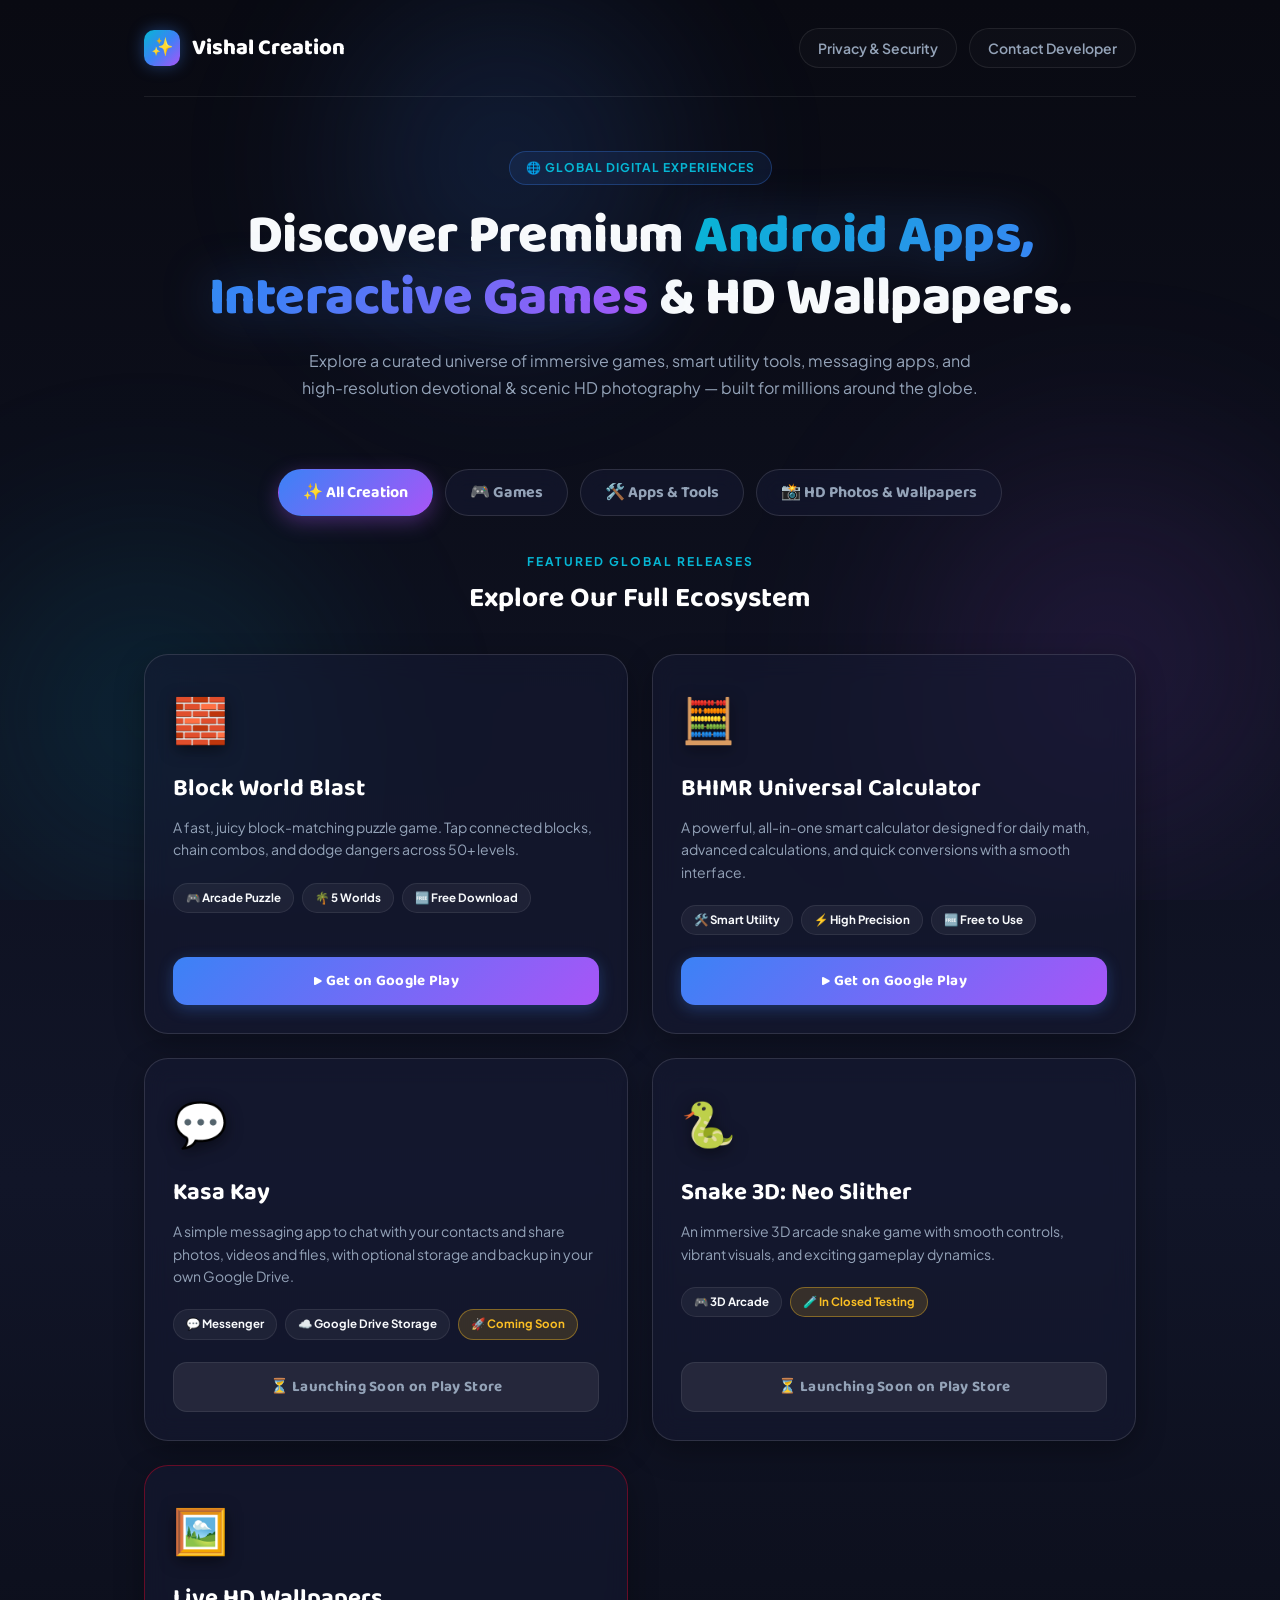
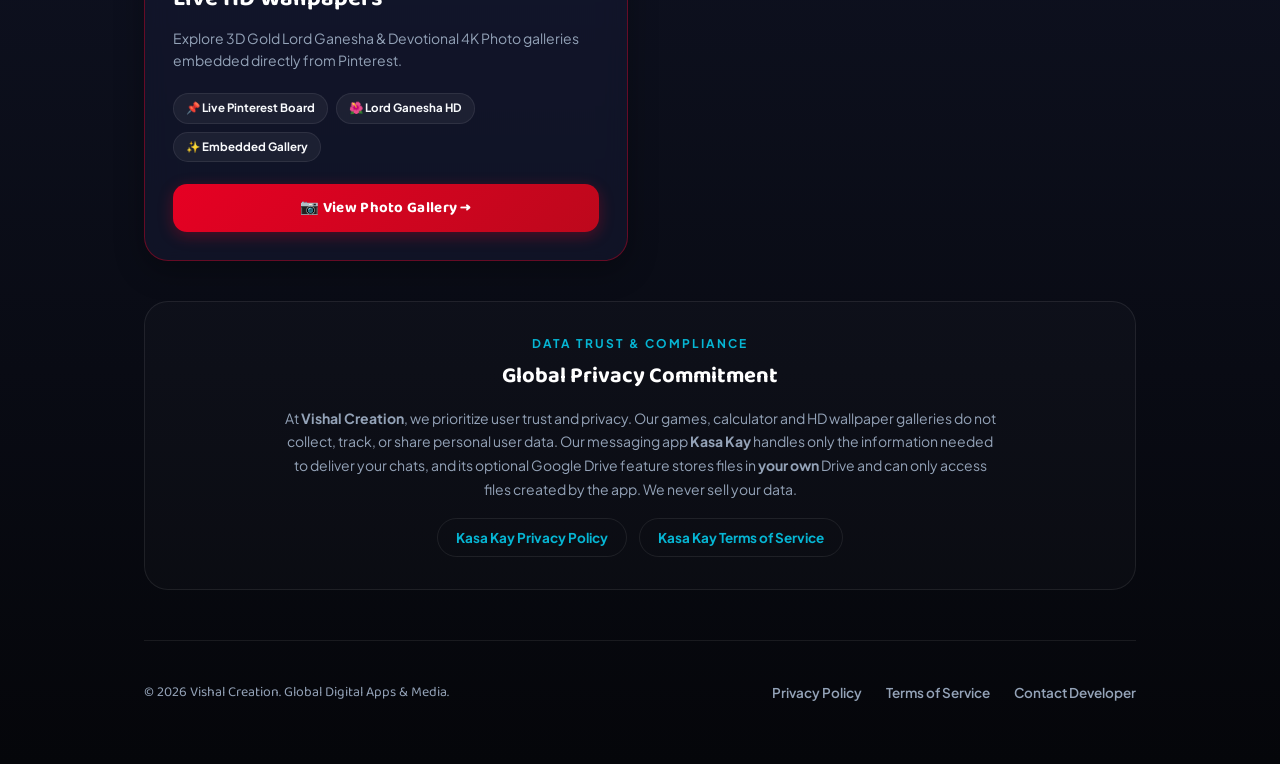
==== commit d74b8925: "Update app descriptions and footer links in index.html" ====
--- a/index.html
+++ b/index.html
@@ -4,7 +4,7 @@
 <meta charset="UTF-8">
 <meta name="viewport" content="width=device-width, initial-scale=1.0">
 <title>Vishal Creation — Premium Apps, Interactive Games & HD Wallpapers</title>
-<meta name="description" content="Explore a curated universe of immersive games, smart utility tools, and high-resolution devotional HD wallpapers created by Vishal Creation. Free on Google Play.">
+<meta name="description" content="Explore a curated universe of immersive games, smart utility tools, messaging apps, and high-resolution devotional HD wallpapers created by Vishal Creation. Free on Google Play.">
 
 <!-- Custom Favicon (✨ SVG Dynamic Favicon) -->
 <link rel="icon" href="data:image/svg+xml,<svg xmlns=%22http://www.w3.org/2000/svg%22 viewBox=%220 0 100 100%22><text y=%22.9em%22 font-size=%2290%22>✨</text></svg>">
@@ -201,12 +201,18 @@
   border-radius:24px; padding:32px; border:1px solid var(--line);
   background:rgba(255,255,255,0.02); text-align:center; margin-top:20px;
 }
+.privacy-links{ margin-top:16px; display:flex; gap:12px; justify-content:center; flex-wrap:wrap; }
+.privacy-links a{
+  color:var(--accent-cyan); text-decoration:none; font-size:13.5px; font-weight:700;
+  border:1px solid var(--line); padding:8px 18px; border-radius:100px;
+}
+.privacy-links a:hover{ border-color:var(--accent-cyan); }
 footer{
   padding:40px 0 60px; border-top:1px solid var(--line); margin-top:50px;
   display:flex; justify-content:space-between; align-items:center; flex-wrap:wrap; gap:16px;
 }
 .foot-brand{ font-size:14px; color:var(--muted); font-family:'Baloo 2', cursive; }
-.foot-links{ display:flex; gap:24px; }
+.foot-links{ display:flex; gap:24px; flex-wrap:wrap; }
 .foot-links a{ color:var(--muted); text-decoration:none; font-size:13.5px; font-weight:600; transition:color .2s; }
 .foot-links a:hover{ color:var(--accent-cyan); }
 
@@ -227,7 +233,7 @@
 <div class="wrap">
 
   <nav>
-    <a href="#" class="brand">
+    <a href="/" class="brand">
       <span class="tile">✨</span>
       Vishal Creation
     </a>
@@ -240,13 +246,13 @@
   <section class="hero">
     <div class="hero-badge">🌐 Global Digital Experiences</div>
     <h1>Discover Premium <span class="glow-word">Android Apps, Interactive Games</span> & HD Wallpapers.</h1>
-    <p class="lede">Explore a curated universe of immersive games, smart utility tools, and high-resolution devotional & scenic HD photography — built for millions around the globe.</p>
+    <p class="lede">Explore a curated universe of immersive games, smart utility tools, messaging apps, and high-resolution devotional & scenic HD photography — built for millions around the globe.</p>
   </section>
 
   <div class="category-nav">
     <button class="cat-btn active" onclick="switchTab('all', this)">✨ All Creation</button>
     <button class="cat-btn" onclick="switchTab('games', this)">🎮 Games</button>
-    <button class="cat-btn" onclick="switchTab('tools', this)">🛠️ Utility Tools</button>
+    <button class="cat-btn" onclick="switchTab('tools', this)">🛠️ Apps & Tools</button>
     <button class="cat-btn" onclick="switchTab('photos', this)">📸 HD Photos & Wallpapers</button>
   </div>
 
@@ -287,6 +293,22 @@
           <a class="btn btn-primary" href="https://play.google.com/store/apps/details?id=com.bhimcalculator.app" target="_blank" rel="noopener">▶ Get on Google Play</a>
         </div>
 
+        <!-- Kasa Kay Messenger -->
+        <div class="app-card">
+          <div>
+            <div class="app-icon">💬</div>
+            <div class="app-title">Kasa Kay</div>
+            <p class="app-desc">A simple messaging app to chat with your contacts and share photos, videos and files, with optional storage and backup in your own Google Drive.</p>
+            <div class="badges">
+              <span class="badge">💬 Messenger</span>
+              <span class="badge">☁️ Google Drive Storage</span>
+              <span class="badge badge-warning">🚀 Coming Soon</span>
+            </div>
+          </div>
+          <!-- Play Store var public zalyavar 'btn-primary' ani Play Store link activate kara -->
+          <button class="btn btn-disabled" onclick="alert('Kasa Kay will be available on Google Play soon!')">⏳ Launching Soon on Play Store</button>
+        </div>
+
         <!-- Snake 3D Game (Status: Closed Testing / Coming Soon for Public) -->
         <div class="app-card">
           <div>
@@ -359,12 +381,12 @@
     </section>
   </div>
 
-  <!-- Tab 3: Tools -->
+  <!-- Tab 3: Apps & Tools -->
   <div id="tools-tab" class="tab-content">
     <section style="margin-bottom: 40px;">
       <div class="section-head">
-        <div class="eyebrow">Productivity & Utilities</div>
-        <div class="section-title">Smart Tools</div>
+        <div class="eyebrow">Productivity & Communication</div>
+        <div class="section-title">Apps & Smart Tools</div>
       </div>
       
       <div class="apps-grid">
@@ -380,6 +402,20 @@
             </div>
           </div>
           <a class="btn btn-primary" href="https://play.google.com/store/apps/details?id=com.bhimcalculator.app" target="_blank" rel="noopener">▶ Get on Google Play</a>
+        </div>
+
+        <div class="app-card">
+          <div>
+            <div class="app-icon">💬</div>
+            <div class="app-title">Kasa Kay</div>
+            <p class="app-desc">A simple messaging app to chat with your contacts and share photos, videos and files, with optional storage and backup in your own Google Drive.</p>
+            <div class="badges">
+              <span class="badge">💬 Messenger</span>
+              <span class="badge">☁️ Google Drive Storage</span>
+              <span class="badge badge-warning">🚀 Coming Soon</span>
+            </div>
+          </div>
+          <button class="btn btn-disabled" onclick="alert('Kasa Kay will be available on Google Play soon!')">⏳ Launching Soon on Play Store</button>
         </div>
 
         <div class="app-card" style="border-style: dashed; background: rgba(255,255,255,0.01);">
@@ -441,14 +477,19 @@
     <div class="eyebrow">Data Trust & Compliance</div>
     <div class="section-title" style="font-size:22px; margin-bottom:12px;">Global Privacy Commitment</div>
     <p style="color: var(--muted); max-width: 720px; margin: 0 auto; font-size:14px; line-height:1.7;">
-      At <strong>Vishal Creation</strong>, we prioritize user trust and privacy. None of our games, productivity tools, or HD wallpaper galleries collect, track, or share personal user data.
+      At <strong>Vishal Creation</strong>, we prioritize user trust and privacy. Our games, calculator and HD wallpaper galleries do not collect, track, or share personal user data. Our messaging app <strong>Kasa Kay</strong> handles only the information needed to deliver your chats, and its optional Google Drive feature stores files in <strong>your own</strong> Drive and can only access files created by the app. We never sell your data.
     </p>
+    <div class="privacy-links">
+      <a href="/privacy-kasa-kay.html">Kasa Kay Privacy Policy</a>
+      <a href="/terms-kasa-kay.html">Kasa Kay Terms of Service</a>
+    </div>
   </section>
     
   <footer>
     <div class="foot-brand">© 2026 Vishal Creation. Global Digital Apps & Media.</div>
     <div class="foot-links">
-      <a href="#privacy">Privacy Policy</a>
+      <a href="/privacy-kasa-kay.html">Privacy Policy</a>
+      <a href="/terms-kasa-kay.html">Terms of Service</a>
       <a href="mailto:vishalmsk5@gmail.com">Contact Developer</a>
     </div>
   </footer>
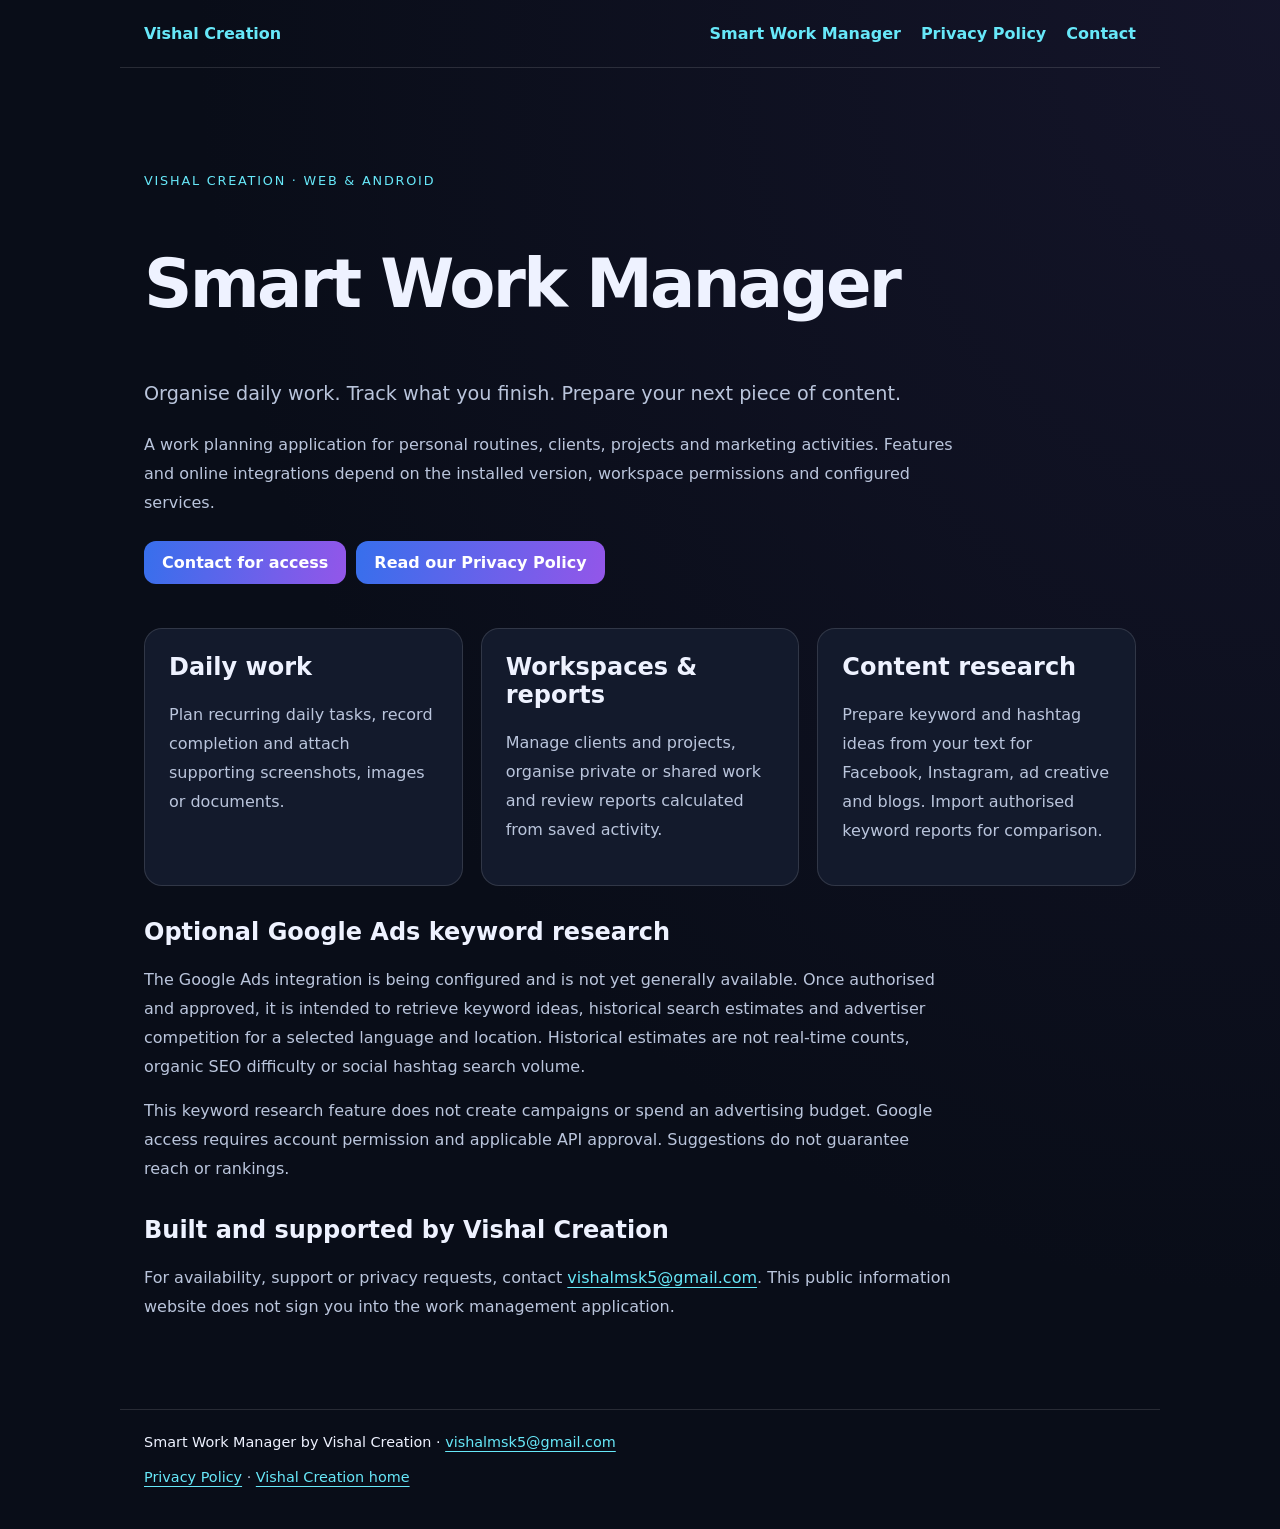
==== commit 8e01d7fa: "Add files via upload" ====
--- a/index.html
+++ b/index.html
@@ -1,525 +1,2 @@
-<!DOCTYPE html>
-<html lang="en">
-<head> 
-<meta charset="UTF-8">
-<meta name="viewport" content="width=device-width, initial-scale=1.0">
-<title>Vishal Creation — Premium Apps, Interactive Games & HD Wallpapers</title>
-<meta name="description" content="Explore a curated universe of immersive games, smart utility tools, messaging apps, and high-resolution devotional HD wallpapers created by Vishal Creation. Free on Google Play.">
-
-<!-- Custom Favicon (✨ SVG Dynamic Favicon) -->
-<link rel="icon" href="data:image/svg+xml,<svg xmlns=%22http://www.w3.org/2000/svg%22 viewBox=%220 0 100 100%22><text y=%22.9em%22 font-size=%2290%22>✨</text></svg>">
-
-<!-- Pinterest Official JS Script -->
-<script async defer src="https://assets.pinterest.com/js/pinit.js"></script>
-
-<style>
-@import url('https://fonts.googleapis.com/css2?family=Baloo+2:wght@600;700;800&family=Plus+Jakarta+Sans:wght@400;500;600;700;800&display=swap');
-
-:root{
-  --bg-top:#090a12;
-  --bg-mid:#111528;
-  --bg-bot:#05060a;
-  
-  --accent-blue:#3b82f6;
-  --accent-cyan:#06b6d4;
-  --accent-violet:#a855f7;
-  --accent-gold:#fbbf24;
-  --accent-pinterest:#e60023;
-  
-  --ink:#f8fafc;
-  --muted:#94a3b8;
-  --line:rgba(255, 255, 255, 0.08);
-  --glass-bg:rgba(22, 27, 51, 0.55);
-  --glass-border:rgba(255, 255, 255, 0.12);
-}
-
-*{margin:0;padding:0;box-sizing:border-box;}
-html{scroll-behavior:smooth;}
-
-body{
-  font-family:'Plus Jakarta Sans', sans-serif;
-  color:var(--ink);
-  background:linear-gradient(180deg, var(--bg-top) 0%, var(--bg-mid) 50%, var(--bg-bot) 100%);
-  min-height:100vh;
-  overflow-x:hidden;
-  line-height:1.6;
-}
-
-.nebula-glow{
-  position:fixed; inset:0; z-index:0; pointer-events:none; overflow:hidden;
-}
-.glow-1{
-  position:absolute; top:-10%; left:20%; width:500px; height:500px;
-  background:radial-gradient(circle, rgba(59,130,246,0.18) 0%, rgba(0,0,0,0) 70%);
-  filter:blur(60px); animation:pulse 12s infinite alternate ease-in-out;
-}
-.glow-2{
-  position:absolute; top:40%; right:-10%; width:600px; height:600px;
-  background:radial-gradient(circle, rgba(168,85,247,0.15) 0%, rgba(0,0,0,0) 70%);
-  filter:blur(80px); animation:pulse 16s infinite alternate ease-in-out;
-}
-.glow-3{
-  position:absolute; bottom:-10%; left:-10%; width:550px; height:550px;
-  background:radial-gradient(circle, rgba(6,182,212,0.14) 0%, rgba(0,0,0,0) 70%);
-  filter:blur(70px);
-}
-
-@keyframes pulse{
-  0%{ transform:scale(1) translateY(0); opacity:0.7; }
-  100%{ transform:scale(1.2) translateY(-30px); opacity:1; }
-}
-
-.wrap{ position:relative; z-index:1; max-width:1040px; margin:0 auto; padding:0 24px; }
-
-nav{ display:flex; align-items:center; justify-content:space-between; padding:28px 0; border-bottom:1px solid var(--line); }
-.brand{ display:flex; align-items:center; gap:12px; font-family:'Baloo 2', cursive; font-weight:800; font-size:22px; color:#fff; text-decoration:none; }
-.brand .tile{
-  width:36px; height:36px; border-radius:10px;
-  background:linear-gradient(135deg, var(--accent-cyan), var(--accent-blue), var(--accent-violet));
-  box-shadow:0 0 16px rgba(59,130,246,0.4);
-  display:flex; align-items:center; justify-content:center; font-size:18px;
-}
-.nav-links{ display:flex; gap:12px; }
-nav a.nav-link{
-  color:var(--muted); text-decoration:none; font-size:14px; font-weight:600;
-  border:1px solid var(--line); padding:8px 18px; border-radius:100px;
-  background:rgba(255,255,255,0.02);
-  transition:all .25s ease;
-}
-nav a.nav-link:hover{ border-color:var(--accent-cyan); color:#fff; box-shadow:0 0 12px rgba(6,182,212,0.25); }
-
-.hero{ padding:54px 0 36px; text-align:center; }
-.hero-badge{
-  display:inline-flex; align-items:center; gap:8px;
-  padding:6px 16px; border-radius:100px; font-size:12px; font-weight:700;
-  letter-spacing:1px; text-transform:uppercase;
-  background:rgba(59,130,246,0.1); border:1px solid rgba(59,130,246,0.3);
-  color:var(--accent-cyan); margin-bottom:20px;
-}
-h1{
-  font-family:'Baloo 2', cursive; font-weight:800; letter-spacing:-0.5px;
-  font-size:clamp(32px, 5.5vw, 54px); line-height:1.15; margin-bottom:18px;
-}
-h1 .glow-word{
-  background:linear-gradient(120deg, var(--accent-cyan), var(--accent-blue), var(--accent-violet));
-  -webkit-background-clip:text; background-clip:text; -webkit-text-fill-color:transparent;
-  filter:drop-shadow(0 0 25px rgba(59,130,246,0.3));
-}
-.lede{ font-size:16px; color:var(--muted); max-width:680px; margin:0 auto 32px; font-weight:400; line-height:1.7; }
-
-.category-nav{
-  display:flex; justify-content:center; gap:12px; flex-wrap:wrap; margin-bottom:36px;
-}
-.cat-btn{
-  font-family:'Baloo 2', cursive; font-size:16px; font-weight:700;
-  padding:10px 24px; border-radius:100px; border:1px solid var(--glass-border);
-  background:var(--glass-bg); color:var(--muted); cursor:pointer;
-  backdrop-filter:blur(10px); transition:all 0.25s ease; display:flex; align-items:center; gap:8px;
-}
-.cat-btn:hover{ border-color:var(--accent-blue); color:#fff; transform:translateY(-2px); }
-.cat-btn.active{
-  background:linear-gradient(135deg, var(--accent-blue), var(--accent-violet));
-  color:#fff; border-color:transparent;
-  box-shadow:0 6px 20px rgba(168,85,247,0.35);
-}
-
-.tab-content{ display:none; }
-.tab-content.active{ display:block; animation:fadeIn 0.35s ease-out; }
-
-@keyframes fadeIn{ from{opacity:0; transform:translateY(12px);} to{opacity:1; transform:translateY(0);} }
-
-.section-head{ text-align:center; margin-bottom:32px; }
-.eyebrow{
-  font-size:12px; letter-spacing:2px; text-transform:uppercase; font-weight:700;
-  color:var(--accent-cyan); margin-bottom:6px;
-}
-.section-title{ font-family:'Baloo 2', cursive; font-size:28px; font-weight:700; color:#fff; }
-
-.apps-grid{ display:grid; grid-template-columns:1fr 1fr; gap:24px; }
-.app-card{
-  border-radius:24px; padding:28px; border:1px solid var(--glass-border);
-  background:var(--glass-bg); backdrop-filter:blur(12px);
-  display:flex; flex-direction:column; justify-content:space-between;
-  transition:all .25s ease; box-shadow:0 10px 30px rgba(0,0,0,0.3);
-}
-.app-card:hover{ transform:translateY(-6px); border-color:rgba(59,130,246,0.5); box-shadow:0 15px 35px rgba(59,130,246,0.15); }
-.app-icon{ font-size:44px; margin-bottom:16px; filter:drop-shadow(0 4px 8px rgba(0,0,0,0.5)); }
-.app-title{ font-family:'Baloo 2', cursive; font-weight:700; font-size:24px; margin-bottom:8px; color:#fff; }
-.app-desc{ font-size:14px; color:var(--muted); margin-bottom:22px; line-height:1.6; }
-
-.badges{ display:flex; gap:8px; flex-wrap:wrap; margin-bottom:22px; }
-.badge{
-  font-size:11.5px; font-weight:700; color:var(--ink);
-  background:rgba(255,255,255,0.05); border:1px solid var(--line);
-  padding:5px 12px; border-radius:100px;
-}
-.badge-warning{
-  background:rgba(251,191,36,0.15); border-color:rgba(251,191,36,0.4); color:var(--accent-gold);
-}
-
-.btn{
-  font-family:'Baloo 2', cursive; font-weight:700; font-size:15px;
-  padding:12px 22px; border-radius:14px; text-decoration:none; letter-spacing:.3px;
-  display:inline-flex; align-items:center; justify-content:center; gap:8px; transition:all .2s ease;
-  cursor:pointer; border:none;
-}
-.btn-primary{
-  background:linear-gradient(135deg, var(--accent-blue), var(--accent-violet)); color:#fff;
-  box-shadow:0 4px 15px rgba(59,130,246,0.3); width:100%;
-}
-.btn-primary:hover{ box-shadow:0 6px 20px rgba(168,85,247,0.4); transform:translateY(-2px); }
-
-.btn-disabled{
-  background:rgba(255,255,255,0.08); color:var(--muted); border:1px solid var(--line);
-  cursor:not-allowed; width:100%;
-}
-.btn-disabled:hover{ transform:none; box-shadow:none; }
-
-.btn-pinterest{
-  background:linear-gradient(135deg, #e60023, #bd081c); color:#fff;
-  box-shadow:0 4px 15px rgba(230,0,35,0.3); width:100%;
-}
-.btn-pinterest:hover{ box-shadow:0 6px 20px rgba(230,0,35,0.5); transform:translateY(-2px); }
-
-/* Embedded Pinterest Board Styling */
-.pinterest-embed-grid {
-  display: flex;
-  justify-content: center;
-  gap: 24px;
-  flex-wrap: wrap;
-}
-.pinterest-card {
-  border-radius: 20px;
-  padding: 16px;
-  background: var(--glass-bg);
-  border: 1px solid var(--glass-border);
-  backdrop-filter: blur(12px);
-  text-align: center;
-}
-
-.privacy-card{
-  border-radius:24px; padding:32px; border:1px solid var(--line);
-  background:rgba(255,255,255,0.02); text-align:center; margin-top:20px;
-}
-.privacy-links{ margin-top:16px; display:flex; gap:12px; justify-content:center; flex-wrap:wrap; }
-.privacy-links a{
-  color:var(--accent-cyan); text-decoration:none; font-size:13.5px; font-weight:700;
-  border:1px solid var(--line); padding:8px 18px; border-radius:100px;
-}
-.privacy-links a:hover{ border-color:var(--accent-cyan); }
-footer{
-  padding:40px 0 60px; border-top:1px solid var(--line); margin-top:50px;
-  display:flex; justify-content:space-between; align-items:center; flex-wrap:wrap; gap:16px;
-}
-.foot-brand{ font-size:14px; color:var(--muted); font-family:'Baloo 2', cursive; }
-.foot-links{ display:flex; gap:24px; flex-wrap:wrap; }
-.foot-links a{ color:var(--muted); text-decoration:none; font-size:13.5px; font-weight:600; transition:color .2s; }
-.foot-links a:hover{ color:var(--accent-cyan); }
-
-@media (max-width:768px){
-  .apps-grid{ grid-template-columns:1fr; }
-  nav{ flex-direction:column; gap:16px; text-align:center; }
-}
-</style>
-</head>
-<body>
-
-<div class="nebula-glow">
-  <div class="glow-1"></div>
-  <div class="glow-2"></div>
-  <div class="glow-3"></div>
-</div>
-
-<div class="wrap">
-
-  <nav>
-    <a href="/" class="brand">
-      <span class="tile">✨</span>
-      Vishal Creation
-    </a>
-    <div class="nav-links">
-      <a class="nav-link" href="#privacy">Privacy & Security</a>
-      <a class="nav-link" href="mailto:vishalmsk5@gmail.com">Contact Developer</a>
-    </div>
-  </nav>
-
-  <section class="hero">
-    <div class="hero-badge">🌐 Global Digital Experiences</div>
-    <h1>Discover Premium <span class="glow-word">Android Apps, Interactive Games</span> & HD Wallpapers.</h1>
-    <p class="lede">Explore a curated universe of immersive games, smart utility tools, messaging apps, and high-resolution devotional & scenic HD photography — built for millions around the globe.</p>
-  </section>
-
-  <div class="category-nav">
-    <button class="cat-btn active" onclick="switchTab('all', this)">✨ All Creation</button>
-    <button class="cat-btn" onclick="switchTab('games', this)">🎮 Games</button>
-    <button class="cat-btn" onclick="switchTab('tools', this)">🛠️ Apps & Tools</button>
-    <button class="cat-btn" onclick="switchTab('photos', this)">📸 HD Photos & Wallpapers</button>
-  </div>
-
-  <!-- Tab 1: All Creation -->
-  <div id="all-tab" class="tab-content active">
-    <section style="margin-bottom: 40px;">
-      <div class="section-head">
-        <div class="eyebrow">Featured Global Releases</div>
-        <div class="section-title">Explore Our Full Ecosystem</div>
-      </div>
-
-      <div class="apps-grid">
-        <div class="app-card">
-          <div>
-            <div class="app-icon">🧱</div>
-            <div class="app-title">Block World Blast</div>
-            <p class="app-desc">A fast, juicy block-matching puzzle game. Tap connected blocks, chain combos, and dodge dangers across 50+ levels.</p>
-            <div class="badges">
-              <span class="badge">🎮 Arcade Puzzle</span>
-              <span class="badge">🌴 5 Worlds</span>
-              <span class="badge">🆓 Free Download</span>
-            </div>
-          </div>
-          <a class="btn btn-primary" href="https://play.google.com/store/apps/details?id=com.blockworldblast.game" target="_blank" rel="noopener">▶ Get on Google Play</a>
-        </div>
-
-        <div class="app-card">
-          <div>
-            <div class="app-icon">🧮</div>
-            <div class="app-title">BHIMR Universal Calculator</div>
-            <p class="app-desc">A powerful, all-in-one smart calculator designed for daily math, advanced calculations, and quick conversions with a smooth interface.</p>
-            <div class="badges">
-              <span class="badge">🛠️ Smart Utility</span>
-              <span class="badge">⚡ High Precision</span>
-              <span class="badge">🆓 Free to Use</span>
-            </div>
-          </div>
-          <a class="btn btn-primary" href="https://play.google.com/store/apps/details?id=com.bhimcalculator.app" target="_blank" rel="noopener">▶ Get on Google Play</a>
-        </div>
-
-        <!-- Kasa Kay Messenger -->
-        <div class="app-card">
-          <div>
-            <div class="app-icon">💬</div>
-            <div class="app-title">Kasa Kay</div>
-            <p class="app-desc">A simple messaging app to chat with your contacts and share photos, videos and files, with optional storage and backup in your own Google Drive.</p>
-            <div class="badges">
-              <span class="badge">💬 Messenger</span>
-              <span class="badge">☁️ Google Drive Storage</span>
-              <span class="badge badge-warning">🚀 Coming Soon</span>
-            </div>
-          </div>
-          <!-- Play Store var public zalyavar 'btn-primary' ani Play Store link activate kara -->
-          <button class="btn btn-disabled" onclick="alert('Kasa Kay will be available on Google Play soon!')">⏳ Launching Soon on Play Store</button>
-        </div>
-
-        <!-- Snake 3D Game (Status: Closed Testing / Coming Soon for Public) -->
-        <div class="app-card">
-          <div>
-            <div class="app-icon">🐍</div>
-            <div class="app-title">Snake 3D: Neo Slither</div>
-            <p class="app-desc">An immersive 3D arcade snake game with smooth controls, vibrant visuals, and exciting gameplay dynamics.</p>
-            <div class="badges">
-              <span class="badge">🎮 3D Arcade</span>
-              <span class="badge badge-warning">🧪 In Closed Testing</span>
-            </div>
-          </div>
-          <!-- Public launch chya nantar 'btn-primary' ani Play Store link activate kara -->
-          <button class="btn btn-disabled" onclick="alert('Snake 3D: Neo Slither is currently in closed testing track and will be released publicly soon!')">⏳ Launching Soon on Play Store</button>
-        </div>
-
-        <div class="app-card" style="border-color: rgba(230,0,35,0.4);">
-          <div>
-            <div class="app-icon">🖼️</div>
-            <div class="app-title">Live HD Wallpapers</div>
-            <p class="app-desc">Explore 3D Gold Lord Ganesha & Devotional 4K Photo galleries embedded directly from Pinterest.</p>
-            <div class="badges">
-              <span class="badge">📌 Live Pinterest Board</span>
-              <span class="badge">🌺 Lord Ganesha HD</span>
-              <span class="badge">✨ Embedded Gallery</span>
-            </div>
-          </div>
-          <button class="btn btn-pinterest" onclick="switchToPhotosTab()">📷 View Photo Gallery →</button>
-        </div>
-      </div>
-    </section>
-  </div>
-
-  <!-- Tab 2: Games -->
-  <div id="games-tab" class="tab-content">
-    <section style="margin-bottom: 40px;">
-      <div class="section-head">
-        <div class="eyebrow">Interactive Gaming Hub</div>
-        <div class="section-title">Android Games</div>
-      </div>
-      
-      <div class="apps-grid">
-        <div class="app-card">
-          <div>
-            <div class="app-icon">🧱</div>
-            <div class="app-title">Block World Blast</div>
-            <p class="app-desc">A fast, juicy block-matching puzzle game. Tap connected blocks, chain combos, and dodge dangers across 50+ levels.</p>
-            <div class="badges">
-              <span class="badge">🌴 5 Worlds</span>
-              <span class="badge">🎯 Daily Challenge</span>
-              <span class="badge">🆓 Free to Play</span>
-            </div>
-          </div>
-          <a class="btn btn-primary" href="https://play.google.com/store/apps/details?id=com.blockworldblast.game" target="_blank" rel="noopener">▶ Get on Google Play</a>
-        </div>
-
-        <!-- Snake 3D Game -->
-        <div class="app-card">
-          <div>
-            <div class="app-icon">🐍</div>
-            <div class="app-title">Snake 3D: Neo Slither</div>
-            <p class="app-desc">An immersive 3D arcade snake game with smooth controls, vibrant visuals, and exciting gameplay dynamics.</p>
-            <div class="badges">
-              <span class="badge">🎮 3D Arcade</span>
-              <span class="badge badge-warning">⏳ Coming Soon</span>
-            </div>
-          </div>
-          <button class="btn btn-disabled" onclick="alert('Snake 3D: Neo Slither is currently in closed testing track and will be released publicly soon!')">⏳ Launching Soon on Play Store</button>
-        </div>
-      </div>
-    </section>
-  </div>
-
-  <!-- Tab 3: Apps & Tools -->
-  <div id="tools-tab" class="tab-content">
-    <section style="margin-bottom: 40px;">
-      <div class="section-head">
-        <div class="eyebrow">Productivity & Communication</div>
-        <div class="section-title">Apps & Smart Tools</div>
-      </div>
-      
-      <div class="apps-grid">
-        <div class="app-card">
-          <div>
-            <div class="app-icon">🧮</div>
-            <div class="app-title">BHIMR Universal Calculator</div>
-            <p class="app-desc">A powerful, all-in-one smart calculator designed for daily math, advanced calculations, and quick conversions with a smooth and clean user interface.</p>
-            <div class="badges">
-              <span class="badge">🔢 Smart Math</span>
-              <span class="badge">⚡ Fast & Accurate</span>
-              <span class="badge">🆓 Free Utility</span>
-            </div>
-          </div>
-          <a class="btn btn-primary" href="https://play.google.com/store/apps/details?id=com.bhimcalculator.app" target="_blank" rel="noopener">▶ Get on Google Play</a>
-        </div>
-
-        <div class="app-card">
-          <div>
-            <div class="app-icon">💬</div>
-            <div class="app-title">Kasa Kay</div>
-            <p class="app-desc">A simple messaging app to chat with your contacts and share photos, videos and files, with optional storage and backup in your own Google Drive.</p>
-            <div class="badges">
-              <span class="badge">💬 Messenger</span>
-              <span class="badge">☁️ Google Drive Storage</span>
-              <span class="badge badge-warning">🚀 Coming Soon</span>
-            </div>
-          </div>
-          <button class="btn btn-disabled" onclick="alert('Kasa Kay will be available on Google Play soon!')">⏳ Launching Soon on Play Store</button>
-        </div>
-
-        <div class="app-card" style="border-style: dashed; background: rgba(255,255,255,0.01);">
-          <div>
-            <div class="app-icon">🚀</div>
-            <div class="app-title">More Tools Coming Soon</div>
-            <p class="app-desc">We are actively developing new utility applications and smart everyday productivity tools for global Android users.</p>
-            <div class="badges">
-              <span class="badge">⚙️ In Development</span>
-              <span class="badge">🌟 Stay Tuned</span>
-            </div>
-          </div>
-        </div>
-      </div>
-    </section>
-  </div>
-
-  <!-- Tab 4: Embedded Pinterest Wallpapers -->
-  <div id="photos-tab" class="tab-content">
-    <section style="margin-bottom: 40px;">
-      <div class="section-head">
-        <div class="eyebrow">Embedded Galleries</div>
-        <div class="section-title">Live Lord Ganesha & Devotional Wallpapers</div>
-      </div>
-
-      <div class="pinterest-embed-grid">
-        
-        <!-- Embedded Board 1: Lord Ganesha HD Wallpapers -->
-        <div class="pinterest-card">
-          <h3 style="font-family:'Baloo 2', cursive; margin-bottom:12px; color:#fff;">🌺 Lord Ganesha HD Wallpapers</h3>
-          <a data-pin-do="embedBoard" 
-             data-pin-board-width="380" 
-             data-pin-scale-height="400" 
-             data-pin-scale-width="120" 
-             href="https://www.pinterest.com/vishalmsk5/lord-ganesha-hd-wallpapers/">
-          </a>
-        </div>
-
-        <!-- Embedded Board 2: Hanuman HD Photos -->
-        <div class="pinterest-card">
-          <h3 style="font-family:'Baloo 2', cursive; margin-bottom:12px; color:#fff;">🚩 Hanuman HD Photos</h3>
-          <a data-pin-do="embedBoard" 
-             data-pin-board-width="380" 
-             data-pin-scale-height="400" 
-             data-pin-scale-width="120" 
-             href="https://www.pinterest.com/vishalmsk5/hanuman/">
-          </a>
-        </div>
-
-      </div>
-
-      <div style="text-align:center; margin-top:30px; color:var(--muted); font-size:14px; font-weight:600;">
-        ✨ HD Divine Wallpapers loaded dynamically straight from Pinterest!
-      </div>
-    </section>
-  </div>
-
-  <section class="privacy-card" id="privacy">
-    <div class="eyebrow">Data Trust & Compliance</div>
-    <div class="section-title" style="font-size:22px; margin-bottom:12px;">Global Privacy Commitment</div>
-    <p style="color: var(--muted); max-width: 720px; margin: 0 auto; font-size:14px; line-height:1.7;">
-      At <strong>Vishal Creation</strong>, we prioritize user trust and privacy. Our games, calculator and HD wallpaper galleries do not collect, track, or share personal user data. Our messaging app <strong>Kasa Kay</strong> handles only the information needed to deliver your chats, and its optional Google Drive feature stores files in <strong>your own</strong> Drive and can only access files created by the app. We never sell your data.
-    </p>
-    <div class="privacy-links">
-      <a href="/privacy-kasa-kay.html">Kasa Kay Privacy Policy</a>
-      <a href="/terms-kasa-kay.html">Kasa Kay Terms of Service</a>
-    </div>
-  </section>
-    
-  <footer>
-    <div class="foot-brand">© 2026 Vishal Creation. Global Digital Apps & Media.</div>
-    <div class="foot-links">
-      <a href="/privacy-kasa-kay.html">Privacy Policy</a>
-      <a href="/terms-kasa-kay.html">Terms of Service</a>
-      <a href="mailto:vishalmsk5@gmail.com">Contact Developer</a>
-    </div>
-  </footer>
-
-</div>
-
-<script>
-  function switchTab(tabName, btn) {
-    document.querySelectorAll('.tab-content').forEach(tab => {
-      tab.classList.remove('active');
-    });
-    document.querySelectorAll('.cat-btn').forEach(b => {
-      b.classList.remove('active');
-    });
-
-    const selectedTab = document.getElementById(tabName + '-tab');
-    if(selectedTab){
-      selectedTab.classList.add('active');
-    }
-    
-    if(btn){
-      btn.classList.add('active');
-    }
-  }
-
-  function switchToPhotosTab() {
-    const photoBtn = document.querySelectorAll('.cat-btn')[3];
-    switchTab('photos', photoBtn);
-  }
-</script>
-
-</body>
-</html>
+<!doctype html>
+<html lang="en"><head><meta charset="utf-8"><meta name="viewport" content="width=device-width,initial-scale=1"><title>Smart Work Manager | Vishal Creation</title><meta name="description" content="Plan daily work, track completion and prepare content research with Smart Work Manager for Web and Android."><link rel="stylesheet" href="./styles.css"><link rel="canonical" href="https://vishalcreation.online/smart-work-manager/"></head><body><header><a href="/">Vishal Creation</a><nav aria-label="Main"><a href="./">Smart Work Manager</a><a href="./privacy-policy.html">Privacy Policy</a><a href="mailto:vishalmsk5@gmail.com">Contact</a></nav></header><main><section class="hero"><p class="eyebrow">Vishal Creation · Web &amp; Android</p><h1>Smart Work Manager</h1><p class="lead">Organise daily work. Track what you finish. Prepare your next piece of content.</p><p>A work planning application for personal routines, clients, projects and marketing activities. Features and online integrations depend on the installed version, workspace permissions and configured services.</p><a class="button" href="mailto:vishalmsk5@gmail.com?subject=Smart%20Work%20Manager%20access">Contact for access</a><a class="button" href="./privacy-policy.html">Read our Privacy Policy</a></section><section class="grid" aria-label="Application features"><article class="card"><h2>Daily work</h2><p>Plan recurring daily tasks, record completion and attach supporting screenshots, images or documents.</p></article><article class="card"><h2>Workspaces &amp; reports</h2><p>Manage clients and projects, organise private or shared work and review reports calculated from saved activity.</p></article><article class="card"><h2>Content research</h2><p>Prepare keyword and hashtag ideas from your text for Facebook, Instagram, ad creative and blogs. Import authorised keyword reports for comparison.</p></article></section><section><h2>Optional Google Ads keyword research</h2><p>The Google Ads integration is being configured and is not yet generally available. Once authorised and approved, it is intended to retrieve keyword ideas, historical search estimates and advertiser competition for a selected language and location. Historical estimates are not real-time counts, organic SEO difficulty or social hashtag search volume.</p><p>This keyword research feature does not create campaigns or spend an advertising budget. Google access requires account permission and applicable API approval. Suggestions do not guarantee reach or rankings.</p><h2>Built and supported by Vishal Creation</h2><p>For availability, support or privacy requests, contact <a href="mailto:vishalmsk5@gmail.com">vishalmsk5@gmail.com</a>. This public information website does not sign you into the work management application.</p></section></main><footer>Smart Work Manager by Vishal Creation · <a href="mailto:vishalmsk5@gmail.com">vishalmsk5@gmail.com</a><p><a href="./privacy-policy.html">Privacy Policy</a> · <a href="/">Vishal Creation home</a></p></footer></body></html>
--- a/styles.css
+++ b/styles.css
@@ -0,0 +1 @@
+:root{color-scheme:dark;font-family:system-ui,-apple-system,Segoe UI,sans-serif;color:#eef2ff;background:#090d18}*{box-sizing:border-box}body{margin:0;background:radial-gradient(ellipse at top right,#25204466,transparent 60%)}a{color:#67e8f9;text-underline-offset:4px}a:focus-visible{outline:3px solid #67e8f9;outline-offset:5px}header,main,footer{max-width:1040px;margin:auto;padding:24px}header{display:flex;justify-content:space-between;align-items:center;gap:16px;flex-wrap:wrap;border-bottom:1px solid #ffffff20}header a{font-weight:700;text-decoration:none}nav{display:flex;gap:20px;flex-wrap:wrap}.hero{padding:64px 0 36px}.eyebrow{color:#67e8f9;font-size:.8rem;letter-spacing:.14em;text-transform:uppercase}h1{font-size:clamp(2.2rem,7vw,4.2rem);line-height:1.1;letter-spacing:-.04em;max-width:850px}h2{font-size:1.5rem;margin-top:32px}p,li{line-height:1.8;color:#bac5dc}p{max-width:80ch}.lead{font-size:1.2rem;max-width:65ch}.grid{display:grid;grid-template-columns:repeat(auto-fit,minmax(min(100%,260px),1fr));gap:18px}.card{border:1px solid #ffffff20;background:#131a2c;padding:24px;border-radius:18px}.card h2{margin-top:0}.button{display:inline-block;background:linear-gradient(100deg,#376fec,#9356e9);color:white;padding:12px 18px;border-radius:12px;text-decoration:none;font-weight:650;margin:8px 10px 8px 0}.policy{max-width:850px}.policy h1{font-size:clamp(2rem,5vw,3rem)}footer{border-top:1px solid #ffffff20;margin-top:48px;font-size:.9rem}small{color:#bac5dc}
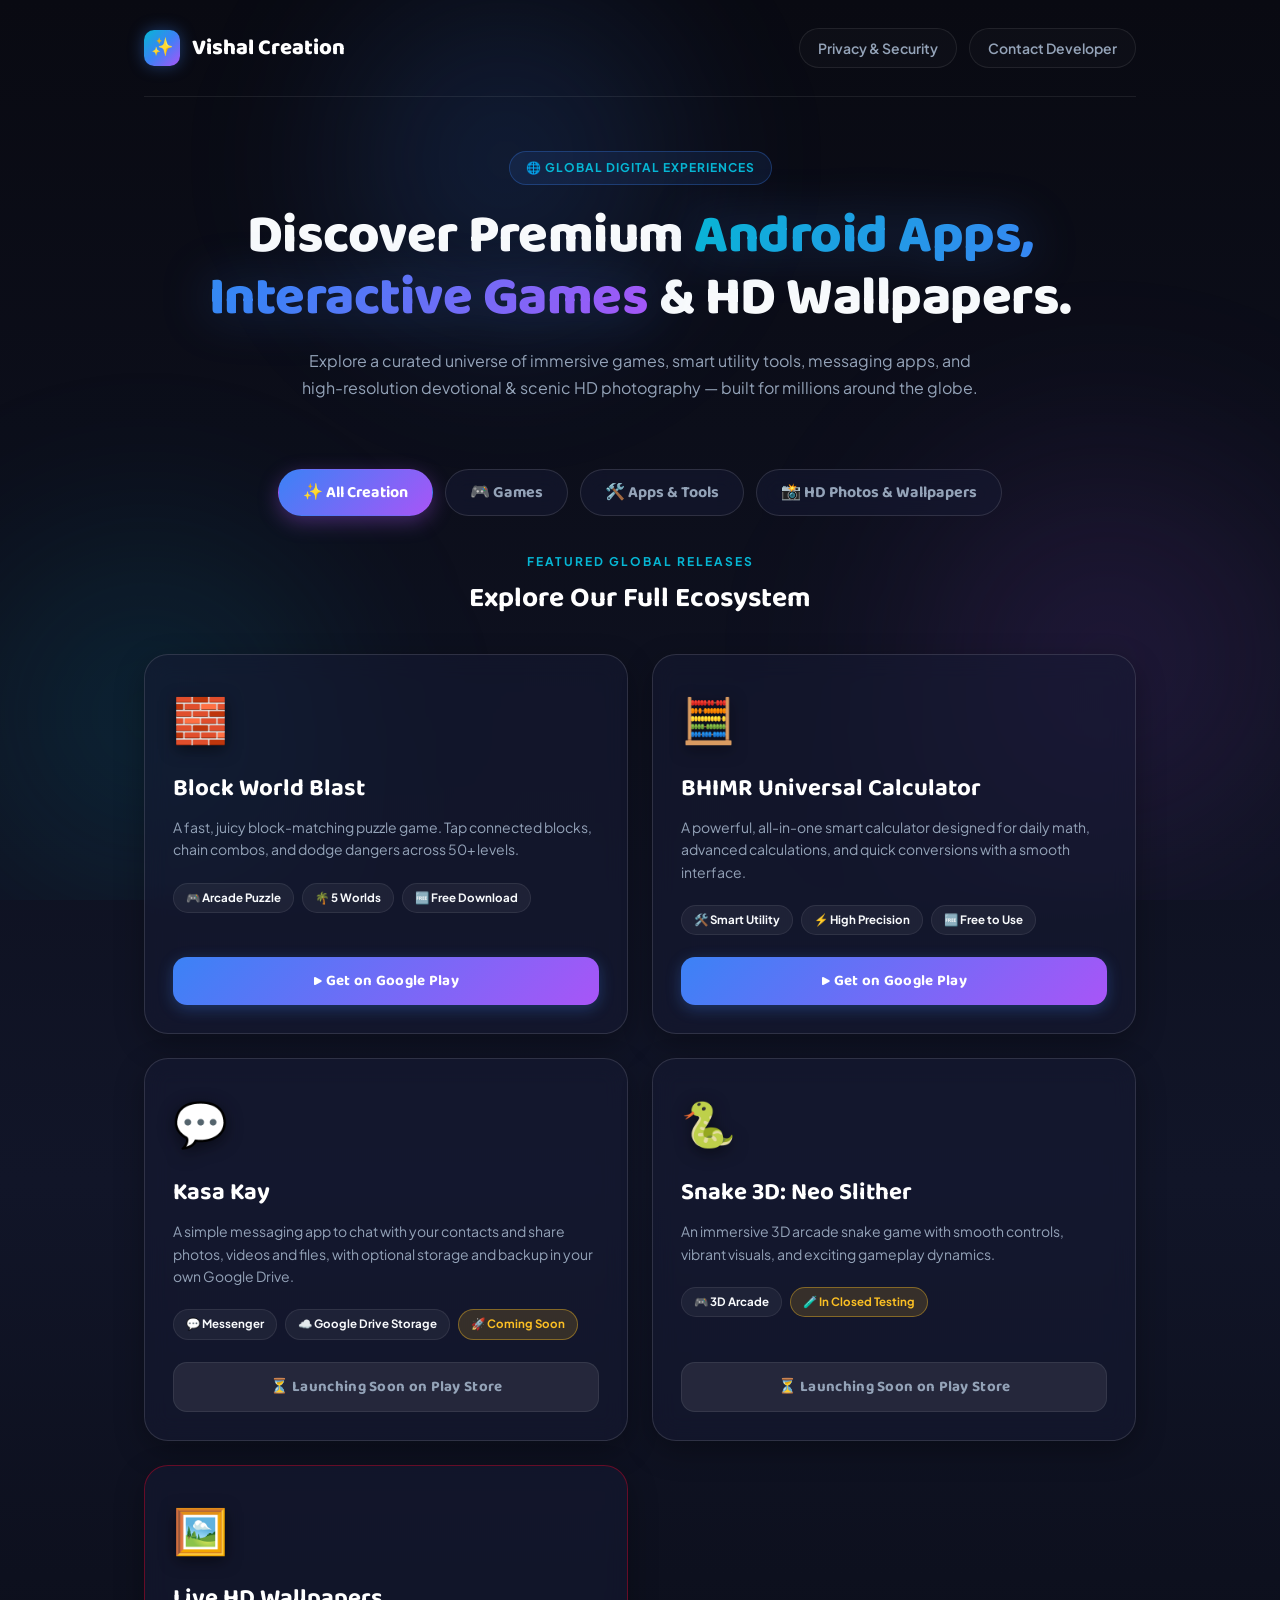
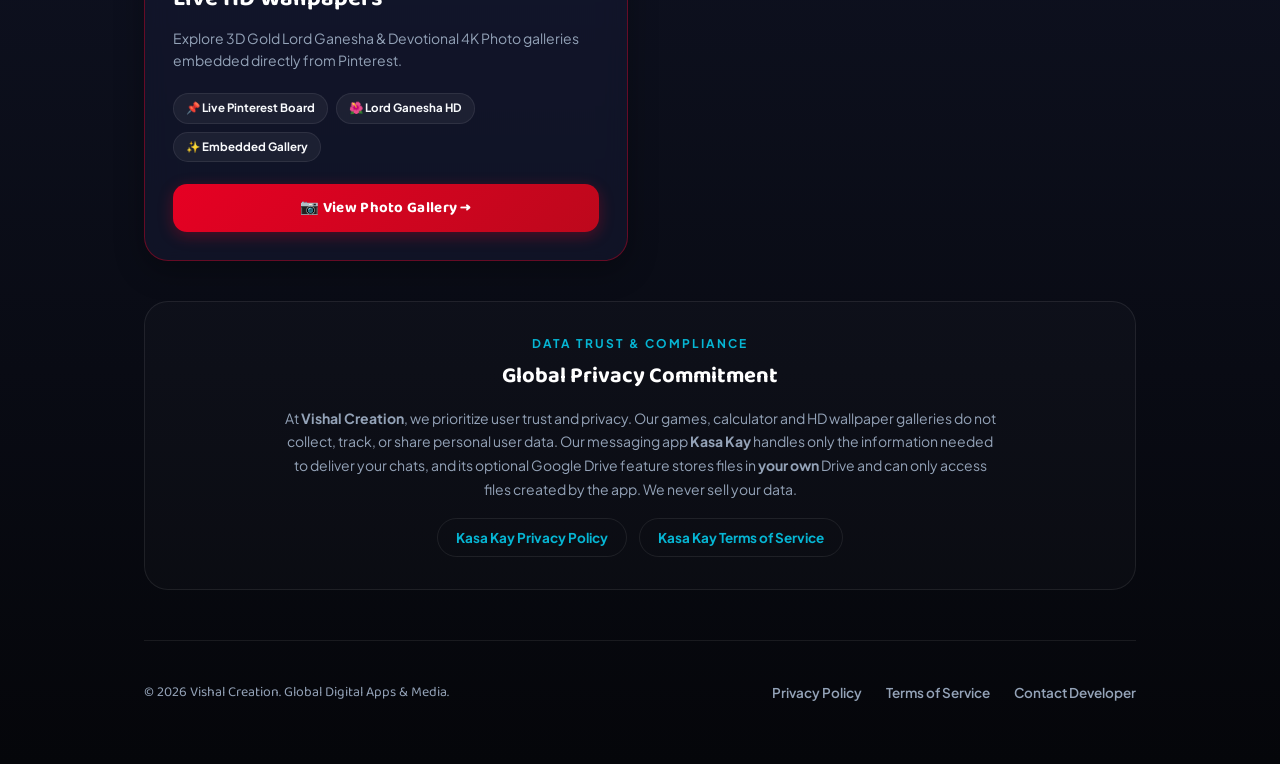
==== commit b36ccf95: "Create index.html" ====
--- a/index.html
+++ b/index.html
@@ -1,2 +1,525 @@
-<!doctype html>
-<html lang="en"><head><meta charset="utf-8"><meta name="viewport" content="width=device-width,initial-scale=1"><title>Smart Work Manager | Vishal Creation</title><meta name="description" content="Plan daily work, track completion and prepare content research with Smart Work Manager for Web and Android."><link rel="stylesheet" href="./styles.css"><link rel="canonical" href="https://vishalcreation.online/smart-work-manager/"></head><body><header><a href="/">Vishal Creation</a><nav aria-label="Main"><a href="./">Smart Work Manager</a><a href="./privacy-policy.html">Privacy Policy</a><a href="mailto:vishalmsk5@gmail.com">Contact</a></nav></header><main><section class="hero"><p class="eyebrow">Vishal Creation · Web &amp; Android</p><h1>Smart Work Manager</h1><p class="lead">Organise daily work. Track what you finish. Prepare your next piece of content.</p><p>A work planning application for personal routines, clients, projects and marketing activities. Features and online integrations depend on the installed version, workspace permissions and configured services.</p><a class="button" href="mailto:vishalmsk5@gmail.com?subject=Smart%20Work%20Manager%20access">Contact for access</a><a class="button" href="./privacy-policy.html">Read our Privacy Policy</a></section><section class="grid" aria-label="Application features"><article class="card"><h2>Daily work</h2><p>Plan recurring daily tasks, record completion and attach supporting screenshots, images or documents.</p></article><article class="card"><h2>Workspaces &amp; reports</h2><p>Manage clients and projects, organise private or shared work and review reports calculated from saved activity.</p></article><article class="card"><h2>Content research</h2><p>Prepare keyword and hashtag ideas from your text for Facebook, Instagram, ad creative and blogs. Import authorised keyword reports for comparison.</p></article></section><section><h2>Optional Google Ads keyword research</h2><p>The Google Ads integration is being configured and is not yet generally available. Once authorised and approved, it is intended to retrieve keyword ideas, historical search estimates and advertiser competition for a selected language and location. Historical estimates are not real-time counts, organic SEO difficulty or social hashtag search volume.</p><p>This keyword research feature does not create campaigns or spend an advertising budget. Google access requires account permission and applicable API approval. Suggestions do not guarantee reach or rankings.</p><h2>Built and supported by Vishal Creation</h2><p>For availability, support or privacy requests, contact <a href="mailto:vishalmsk5@gmail.com">vishalmsk5@gmail.com</a>. This public information website does not sign you into the work management application.</p></section></main><footer>Smart Work Manager by Vishal Creation · <a href="mailto:vishalmsk5@gmail.com">vishalmsk5@gmail.com</a><p><a href="./privacy-policy.html">Privacy Policy</a> · <a href="/">Vishal Creation home</a></p></footer></body></html>
+<!DOCTYPE html>
+<html lang="en">
+<head> 
+<meta charset="UTF-8">
+<meta name="viewport" content="width=device-width, initial-scale=1.0">
+<title>Vishal Creation — Premium Apps, Interactive Games & HD Wallpapers</title>
+<meta name="description" content="Explore a curated universe of immersive games, smart utility tools, messaging apps, and high-resolution devotional HD wallpapers created by Vishal Creation. Free on Google Play.">
+
+<!-- Custom Favicon (✨ SVG Dynamic Favicon) -->
+<link rel="icon" href="data:image/svg+xml,<svg xmlns=%22http://www.w3.org/2000/svg%22 viewBox=%220 0 100 100%22><text y=%22.9em%22 font-size=%2290%22>✨</text></svg>">
+
+<!-- Pinterest Official JS Script -->
+<script async defer src="https://assets.pinterest.com/js/pinit.js"></script>
+
+<style>
+@import url('https://fonts.googleapis.com/css2?family=Baloo+2:wght@600;700;800&family=Plus+Jakarta+Sans:wght@400;500;600;700;800&display=swap');
+
+:root{
+  --bg-top:#090a12;
+  --bg-mid:#111528;
+  --bg-bot:#05060a;
+  
+  --accent-blue:#3b82f6;
+  --accent-cyan:#06b6d4;
+  --accent-violet:#a855f7;
+  --accent-gold:#fbbf24;
+  --accent-pinterest:#e60023;
+  
+  --ink:#f8fafc;
+  --muted:#94a3b8;
+  --line:rgba(255, 255, 255, 0.08);
+  --glass-bg:rgba(22, 27, 51, 0.55);
+  --glass-border:rgba(255, 255, 255, 0.12);
+}
+
+*{margin:0;padding:0;box-sizing:border-box;}
+html{scroll-behavior:smooth;}
+
+body{
+  font-family:'Plus Jakarta Sans', sans-serif;
+  color:var(--ink);
+  background:linear-gradient(180deg, var(--bg-top) 0%, var(--bg-mid) 50%, var(--bg-bot) 100%);
+  min-height:100vh;
+  overflow-x:hidden;
+  line-height:1.6;
+}
+
+.nebula-glow{
+  position:fixed; inset:0; z-index:0; pointer-events:none; overflow:hidden;
+}
+.glow-1{
+  position:absolute; top:-10%; left:20%; width:500px; height:500px;
+  background:radial-gradient(circle, rgba(59,130,246,0.18) 0%, rgba(0,0,0,0) 70%);
+  filter:blur(60px); animation:pulse 12s infinite alternate ease-in-out;
+}
+.glow-2{
+  position:absolute; top:40%; right:-10%; width:600px; height:600px;
+  background:radial-gradient(circle, rgba(168,85,247,0.15) 0%, rgba(0,0,0,0) 70%);
+  filter:blur(80px); animation:pulse 16s infinite alternate ease-in-out;
+}
+.glow-3{
+  position:absolute; bottom:-10%; left:-10%; width:550px; height:550px;
+  background:radial-gradient(circle, rgba(6,182,212,0.14) 0%, rgba(0,0,0,0) 70%);
+  filter:blur(70px);
+}
+
+@keyframes pulse{
+  0%{ transform:scale(1) translateY(0); opacity:0.7; }
+  100%{ transform:scale(1.2) translateY(-30px); opacity:1; }
+}
+
+.wrap{ position:relative; z-index:1; max-width:1040px; margin:0 auto; padding:0 24px; }
+
+nav{ display:flex; align-items:center; justify-content:space-between; padding:28px 0; border-bottom:1px solid var(--line); }
+.brand{ display:flex; align-items:center; gap:12px; font-family:'Baloo 2', cursive; font-weight:800; font-size:22px; color:#fff; text-decoration:none; }
+.brand .tile{
+  width:36px; height:36px; border-radius:10px;
+  background:linear-gradient(135deg, var(--accent-cyan), var(--accent-blue), var(--accent-violet));
+  box-shadow:0 0 16px rgba(59,130,246,0.4);
+  display:flex; align-items:center; justify-content:center; font-size:18px;
+}
+.nav-links{ display:flex; gap:12px; }
+nav a.nav-link{
+  color:var(--muted); text-decoration:none; font-size:14px; font-weight:600;
+  border:1px solid var(--line); padding:8px 18px; border-radius:100px;
+  background:rgba(255,255,255,0.02);
+  transition:all .25s ease;
+}
+nav a.nav-link:hover{ border-color:var(--accent-cyan); color:#fff; box-shadow:0 0 12px rgba(6,182,212,0.25); }
+
+.hero{ padding:54px 0 36px; text-align:center; }
+.hero-badge{
+  display:inline-flex; align-items:center; gap:8px;
+  padding:6px 16px; border-radius:100px; font-size:12px; font-weight:700;
+  letter-spacing:1px; text-transform:uppercase;
+  background:rgba(59,130,246,0.1); border:1px solid rgba(59,130,246,0.3);
+  color:var(--accent-cyan); margin-bottom:20px;
+}
+h1{
+  font-family:'Baloo 2', cursive; font-weight:800; letter-spacing:-0.5px;
+  font-size:clamp(32px, 5.5vw, 54px); line-height:1.15; margin-bottom:18px;
+}
+h1 .glow-word{
+  background:linear-gradient(120deg, var(--accent-cyan), var(--accent-blue), var(--accent-violet));
+  -webkit-background-clip:text; background-clip:text; -webkit-text-fill-color:transparent;
+  filter:drop-shadow(0 0 25px rgba(59,130,246,0.3));
+}
+.lede{ font-size:16px; color:var(--muted); max-width:680px; margin:0 auto 32px; font-weight:400; line-height:1.7; }
+
+.category-nav{
+  display:flex; justify-content:center; gap:12px; flex-wrap:wrap; margin-bottom:36px;
+}
+.cat-btn{
+  font-family:'Baloo 2', cursive; font-size:16px; font-weight:700;
+  padding:10px 24px; border-radius:100px; border:1px solid var(--glass-border);
+  background:var(--glass-bg); color:var(--muted); cursor:pointer;
+  backdrop-filter:blur(10px); transition:all 0.25s ease; display:flex; align-items:center; gap:8px;
+}
+.cat-btn:hover{ border-color:var(--accent-blue); color:#fff; transform:translateY(-2px); }
+.cat-btn.active{
+  background:linear-gradient(135deg, var(--accent-blue), var(--accent-violet));
+  color:#fff; border-color:transparent;
+  box-shadow:0 6px 20px rgba(168,85,247,0.35);
+}
+
+.tab-content{ display:none; }
+.tab-content.active{ display:block; animation:fadeIn 0.35s ease-out; }
+
+@keyframes fadeIn{ from{opacity:0; transform:translateY(12px);} to{opacity:1; transform:translateY(0);} }
+
+.section-head{ text-align:center; margin-bottom:32px; }
+.eyebrow{
+  font-size:12px; letter-spacing:2px; text-transform:uppercase; font-weight:700;
+  color:var(--accent-cyan); margin-bottom:6px;
+}
+.section-title{ font-family:'Baloo 2', cursive; font-size:28px; font-weight:700; color:#fff; }
+
+.apps-grid{ display:grid; grid-template-columns:1fr 1fr; gap:24px; }
+.app-card{
+  border-radius:24px; padding:28px; border:1px solid var(--glass-border);
+  background:var(--glass-bg); backdrop-filter:blur(12px);
+  display:flex; flex-direction:column; justify-content:space-between;
+  transition:all .25s ease; box-shadow:0 10px 30px rgba(0,0,0,0.3);
+}
+.app-card:hover{ transform:translateY(-6px); border-color:rgba(59,130,246,0.5); box-shadow:0 15px 35px rgba(59,130,246,0.15); }
+.app-icon{ font-size:44px; margin-bottom:16px; filter:drop-shadow(0 4px 8px rgba(0,0,0,0.5)); }
+.app-title{ font-family:'Baloo 2', cursive; font-weight:700; font-size:24px; margin-bottom:8px; color:#fff; }
+.app-desc{ font-size:14px; color:var(--muted); margin-bottom:22px; line-height:1.6; }
+
+.badges{ display:flex; gap:8px; flex-wrap:wrap; margin-bottom:22px; }
+.badge{
+  font-size:11.5px; font-weight:700; color:var(--ink);
+  background:rgba(255,255,255,0.05); border:1px solid var(--line);
+  padding:5px 12px; border-radius:100px;
+}
+.badge-warning{
+  background:rgba(251,191,36,0.15); border-color:rgba(251,191,36,0.4); color:var(--accent-gold);
+}
+
+.btn{
+  font-family:'Baloo 2', cursive; font-weight:700; font-size:15px;
+  padding:12px 22px; border-radius:14px; text-decoration:none; letter-spacing:.3px;
+  display:inline-flex; align-items:center; justify-content:center; gap:8px; transition:all .2s ease;
+  cursor:pointer; border:none;
+}
+.btn-primary{
+  background:linear-gradient(135deg, var(--accent-blue), var(--accent-violet)); color:#fff;
+  box-shadow:0 4px 15px rgba(59,130,246,0.3); width:100%;
+}
+.btn-primary:hover{ box-shadow:0 6px 20px rgba(168,85,247,0.4); transform:translateY(-2px); }
+
+.btn-disabled{
+  background:rgba(255,255,255,0.08); color:var(--muted); border:1px solid var(--line);
+  cursor:not-allowed; width:100%;
+}
+.btn-disabled:hover{ transform:none; box-shadow:none; }
+
+.btn-pinterest{
+  background:linear-gradient(135deg, #e60023, #bd081c); color:#fff;
+  box-shadow:0 4px 15px rgba(230,0,35,0.3); width:100%;
+}
+.btn-pinterest:hover{ box-shadow:0 6px 20px rgba(230,0,35,0.5); transform:translateY(-2px); }
+
+/* Embedded Pinterest Board Styling */
+.pinterest-embed-grid {
+  display: flex;
+  justify-content: center;
+  gap: 24px;
+  flex-wrap: wrap;
+}
+.pinterest-card {
+  border-radius: 20px;
+  padding: 16px;
+  background: var(--glass-bg);
+  border: 1px solid var(--glass-border);
+  backdrop-filter: blur(12px);
+  text-align: center;
+}
+
+.privacy-card{
+  border-radius:24px; padding:32px; border:1px solid var(--line);
+  background:rgba(255,255,255,0.02); text-align:center; margin-top:20px;
+}
+.privacy-links{ margin-top:16px; display:flex; gap:12px; justify-content:center; flex-wrap:wrap; }
+.privacy-links a{
+  color:var(--accent-cyan); text-decoration:none; font-size:13.5px; font-weight:700;
+  border:1px solid var(--line); padding:8px 18px; border-radius:100px;
+}
+.privacy-links a:hover{ border-color:var(--accent-cyan); }
+footer{
+  padding:40px 0 60px; border-top:1px solid var(--line); margin-top:50px;
+  display:flex; justify-content:space-between; align-items:center; flex-wrap:wrap; gap:16px;
+}
+.foot-brand{ font-size:14px; color:var(--muted); font-family:'Baloo 2', cursive; }
+.foot-links{ display:flex; gap:24px; flex-wrap:wrap; }
+.foot-links a{ color:var(--muted); text-decoration:none; font-size:13.5px; font-weight:600; transition:color .2s; }
+.foot-links a:hover{ color:var(--accent-cyan); }
+
+@media (max-width:768px){
+  .apps-grid{ grid-template-columns:1fr; }
+  nav{ flex-direction:column; gap:16px; text-align:center; }
+}
+</style>
+</head>
+<body>
+
+<div class="nebula-glow">
+  <div class="glow-1"></div>
+  <div class="glow-2"></div>
+  <div class="glow-3"></div>
+</div>
+
+<div class="wrap">
+
+  <nav>
+    <a href="/" class="brand">
+      <span class="tile">✨</span>
+      Vishal Creation
+    </a>
+    <div class="nav-links">
+      <a class="nav-link" href="#privacy">Privacy & Security</a>
+      <a class="nav-link" href="mailto:vishalmsk5@gmail.com">Contact Developer</a>
+    </div>
+  </nav>
+
+  <section class="hero">
+    <div class="hero-badge">🌐 Global Digital Experiences</div>
+    <h1>Discover Premium <span class="glow-word">Android Apps, Interactive Games</span> & HD Wallpapers.</h1>
+    <p class="lede">Explore a curated universe of immersive games, smart utility tools, messaging apps, and high-resolution devotional & scenic HD photography — built for millions around the globe.</p>
+  </section>
+
+  <div class="category-nav">
+    <button class="cat-btn active" onclick="switchTab('all', this)">✨ All Creation</button>
+    <button class="cat-btn" onclick="switchTab('games', this)">🎮 Games</button>
+    <button class="cat-btn" onclick="switchTab('tools', this)">🛠️ Apps & Tools</button>
+    <button class="cat-btn" onclick="switchTab('photos', this)">📸 HD Photos & Wallpapers</button>
+  </div>
+
+  <!-- Tab 1: All Creation -->
+  <div id="all-tab" class="tab-content active">
+    <section style="margin-bottom: 40px;">
+      <div class="section-head">
+        <div class="eyebrow">Featured Global Releases</div>
+        <div class="section-title">Explore Our Full Ecosystem</div>
+      </div>
+
+      <div class="apps-grid">
+        <div class="app-card">
+          <div>
+            <div class="app-icon">🧱</div>
+            <div class="app-title">Block World Blast</div>
+            <p class="app-desc">A fast, juicy block-matching puzzle game. Tap connected blocks, chain combos, and dodge dangers across 50+ levels.</p>
+            <div class="badges">
+              <span class="badge">🎮 Arcade Puzzle</span>
+              <span class="badge">🌴 5 Worlds</span>
+              <span class="badge">🆓 Free Download</span>
+            </div>
+          </div>
+          <a class="btn btn-primary" href="https://play.google.com/store/apps/details?id=com.blockworldblast.game" target="_blank" rel="noopener">▶ Get on Google Play</a>
+        </div>
+
+        <div class="app-card">
+          <div>
+            <div class="app-icon">🧮</div>
+            <div class="app-title">BHIMR Universal Calculator</div>
+            <p class="app-desc">A powerful, all-in-one smart calculator designed for daily math, advanced calculations, and quick conversions with a smooth interface.</p>
+            <div class="badges">
+              <span class="badge">🛠️ Smart Utility</span>
+              <span class="badge">⚡ High Precision</span>
+              <span class="badge">🆓 Free to Use</span>
+            </div>
+          </div>
+          <a class="btn btn-primary" href="https://play.google.com/store/apps/details?id=com.bhimcalculator.app" target="_blank" rel="noopener">▶ Get on Google Play</a>
+        </div>
+
+        <!-- Kasa Kay Messenger -->
+        <div class="app-card">
+          <div>
+            <div class="app-icon">💬</div>
+            <div class="app-title">Kasa Kay</div>
+            <p class="app-desc">A simple messaging app to chat with your contacts and share photos, videos and files, with optional storage and backup in your own Google Drive.</p>
+            <div class="badges">
+              <span class="badge">💬 Messenger</span>
+              <span class="badge">☁️ Google Drive Storage</span>
+              <span class="badge badge-warning">🚀 Coming Soon</span>
+            </div>
+          </div>
+          <!-- Play Store var public zalyavar 'btn-primary' ani Play Store link activate kara -->
+          <button class="btn btn-disabled" onclick="alert('Kasa Kay will be available on Google Play soon!')">⏳ Launching Soon on Play Store</button>
+        </div>
+
+        <!-- Snake 3D Game (Status: Closed Testing / Coming Soon for Public) -->
+        <div class="app-card">
+          <div>
+            <div class="app-icon">🐍</div>
+            <div class="app-title">Snake 3D: Neo Slither</div>
+            <p class="app-desc">An immersive 3D arcade snake game with smooth controls, vibrant visuals, and exciting gameplay dynamics.</p>
+            <div class="badges">
+              <span class="badge">🎮 3D Arcade</span>
+              <span class="badge badge-warning">🧪 In Closed Testing</span>
+            </div>
+          </div>
+          <!-- Public launch chya nantar 'btn-primary' ani Play Store link activate kara -->
+          <button class="btn btn-disabled" onclick="alert('Snake 3D: Neo Slither is currently in closed testing track and will be released publicly soon!')">⏳ Launching Soon on Play Store</button>
+        </div>
+
+        <div class="app-card" style="border-color: rgba(230,0,35,0.4);">
+          <div>
+            <div class="app-icon">🖼️</div>
+            <div class="app-title">Live HD Wallpapers</div>
+            <p class="app-desc">Explore 3D Gold Lord Ganesha & Devotional 4K Photo galleries embedded directly from Pinterest.</p>
+            <div class="badges">
+              <span class="badge">📌 Live Pinterest Board</span>
+              <span class="badge">🌺 Lord Ganesha HD</span>
+              <span class="badge">✨ Embedded Gallery</span>
+            </div>
+          </div>
+          <button class="btn btn-pinterest" onclick="switchToPhotosTab()">📷 View Photo Gallery →</button>
+        </div>
+      </div>
+    </section>
+  </div>
+
+  <!-- Tab 2: Games -->
+  <div id="games-tab" class="tab-content">
+    <section style="margin-bottom: 40px;">
+      <div class="section-head">
+        <div class="eyebrow">Interactive Gaming Hub</div>
+        <div class="section-title">Android Games</div>
+      </div>
+      
+      <div class="apps-grid">
+        <div class="app-card">
+          <div>
+            <div class="app-icon">🧱</div>
+            <div class="app-title">Block World Blast</div>
+            <p class="app-desc">A fast, juicy block-matching puzzle game. Tap connected blocks, chain combos, and dodge dangers across 50+ levels.</p>
+            <div class="badges">
+              <span class="badge">🌴 5 Worlds</span>
+              <span class="badge">🎯 Daily Challenge</span>
+              <span class="badge">🆓 Free to Play</span>
+            </div>
+          </div>
+          <a class="btn btn-primary" href="https://play.google.com/store/apps/details?id=com.blockworldblast.game" target="_blank" rel="noopener">▶ Get on Google Play</a>
+        </div>
+
+        <!-- Snake 3D Game -->
+        <div class="app-card">
+          <div>
+            <div class="app-icon">🐍</div>
+            <div class="app-title">Snake 3D: Neo Slither</div>
+            <p class="app-desc">An immersive 3D arcade snake game with smooth controls, vibrant visuals, and exciting gameplay dynamics.</p>
+            <div class="badges">
+              <span class="badge">🎮 3D Arcade</span>
+              <span class="badge badge-warning">⏳ Coming Soon</span>
+            </div>
+          </div>
+          <button class="btn btn-disabled" onclick="alert('Snake 3D: Neo Slither is currently in closed testing track and will be released publicly soon!')">⏳ Launching Soon on Play Store</button>
+        </div>
+      </div>
+    </section>
+  </div>
+
+  <!-- Tab 3: Apps & Tools -->
+  <div id="tools-tab" class="tab-content">
+    <section style="margin-bottom: 40px;">
+      <div class="section-head">
+        <div class="eyebrow">Productivity & Communication</div>
+        <div class="section-title">Apps & Smart Tools</div>
+      </div>
+      
+      <div class="apps-grid">
+        <div class="app-card">
+          <div>
+            <div class="app-icon">🧮</div>
+            <div class="app-title">BHIMR Universal Calculator</div>
+            <p class="app-desc">A powerful, all-in-one smart calculator designed for daily math, advanced calculations, and quick conversions with a smooth and clean user interface.</p>
+            <div class="badges">
+              <span class="badge">🔢 Smart Math</span>
+              <span class="badge">⚡ Fast & Accurate</span>
+              <span class="badge">🆓 Free Utility</span>
+            </div>
+          </div>
+          <a class="btn btn-primary" href="https://play.google.com/store/apps/details?id=com.bhimcalculator.app" target="_blank" rel="noopener">▶ Get on Google Play</a>
+        </div>
+
+        <div class="app-card">
+          <div>
+            <div class="app-icon">💬</div>
+            <div class="app-title">Kasa Kay</div>
+            <p class="app-desc">A simple messaging app to chat with your contacts and share photos, videos and files, with optional storage and backup in your own Google Drive.</p>
+            <div class="badges">
+              <span class="badge">💬 Messenger</span>
+              <span class="badge">☁️ Google Drive Storage</span>
+              <span class="badge badge-warning">🚀 Coming Soon</span>
+            </div>
+          </div>
+          <button class="btn btn-disabled" onclick="alert('Kasa Kay will be available on Google Play soon!')">⏳ Launching Soon on Play Store</button>
+        </div>
+
+        <div class="app-card" style="border-style: dashed; background: rgba(255,255,255,0.01);">
+          <div>
+            <div class="app-icon">🚀</div>
+            <div class="app-title">More Tools Coming Soon</div>
+            <p class="app-desc">We are actively developing new utility applications and smart everyday productivity tools for global Android users.</p>
+            <div class="badges">
+              <span class="badge">⚙️ In Development</span>
+              <span class="badge">🌟 Stay Tuned</span>
+            </div>
+          </div>
+        </div>
+      </div>
+    </section>
+  </div>
+
+  <!-- Tab 4: Embedded Pinterest Wallpapers -->
+  <div id="photos-tab" class="tab-content">
+    <section style="margin-bottom: 40px;">
+      <div class="section-head">
+        <div class="eyebrow">Embedded Galleries</div>
+        <div class="section-title">Live Lord Ganesha & Devotional Wallpapers</div>
+      </div>
+
+      <div class="pinterest-embed-grid">
+        
+        <!-- Embedded Board 1: Lord Ganesha HD Wallpapers -->
+        <div class="pinterest-card">
+          <h3 style="font-family:'Baloo 2', cursive; margin-bottom:12px; color:#fff;">🌺 Lord Ganesha HD Wallpapers</h3>
+          <a data-pin-do="embedBoard" 
+             data-pin-board-width="380" 
+             data-pin-scale-height="400" 
+             data-pin-scale-width="120" 
+             href="https://www.pinterest.com/vishalmsk5/lord-ganesha-hd-wallpapers/">
+          </a>
+        </div>
+
+        <!-- Embedded Board 2: Hanuman HD Photos -->
+        <div class="pinterest-card">
+          <h3 style="font-family:'Baloo 2', cursive; margin-bottom:12px; color:#fff;">🚩 Hanuman HD Photos</h3>
+          <a data-pin-do="embedBoard" 
+             data-pin-board-width="380" 
+             data-pin-scale-height="400" 
+             data-pin-scale-width="120" 
+             href="https://www.pinterest.com/vishalmsk5/hanuman/">
+          </a>
+        </div>
+
+      </div>
+
+      <div style="text-align:center; margin-top:30px; color:var(--muted); font-size:14px; font-weight:600;">
+        ✨ HD Divine Wallpapers loaded dynamically straight from Pinterest!
+      </div>
+    </section>
+  </div>
+
+  <section class="privacy-card" id="privacy">
+    <div class="eyebrow">Data Trust & Compliance</div>
+    <div class="section-title" style="font-size:22px; margin-bottom:12px;">Global Privacy Commitment</div>
+    <p style="color: var(--muted); max-width: 720px; margin: 0 auto; font-size:14px; line-height:1.7;">
+      At <strong>Vishal Creation</strong>, we prioritize user trust and privacy. Our games, calculator and HD wallpaper galleries do not collect, track, or share personal user data. Our messaging app <strong>Kasa Kay</strong> handles only the information needed to deliver your chats, and its optional Google Drive feature stores files in <strong>your own</strong> Drive and can only access files created by the app. We never sell your data.
+    </p>
+    <div class="privacy-links">
+      <a href="/privacy-kasa-kay.html">Kasa Kay Privacy Policy</a>
+      <a href="/terms-kasa-kay.html">Kasa Kay Terms of Service</a>
+    </div>
+  </section>
+    
+  <footer>
+    <div class="foot-brand">© 2026 Vishal Creation. Global Digital Apps & Media.</div>
+    <div class="foot-links">
+      <a href="/privacy-kasa-kay.html">Privacy Policy</a>
+      <a href="/terms-kasa-kay.html">Terms of Service</a>
+      <a href="mailto:vishalmsk5@gmail.com">Contact Developer</a>
+    </div>
+  </footer>
+
+</div>
+
+<script>
+  function switchTab(tabName, btn) {
+    document.querySelectorAll('.tab-content').forEach(tab => {
+      tab.classList.remove('active');
+    });
+    document.querySelectorAll('.cat-btn').forEach(b => {
+      b.classList.remove('active');
+    });
+
+    const selectedTab = document.getElementById(tabName + '-tab');
+    if(selectedTab){
+      selectedTab.classList.add('active');
+    }
+    
+    if(btn){
+      btn.classList.add('active');
+    }
+  }
+
+  function switchToPhotosTab() {
+    const photoBtn = document.querySelectorAll('.cat-btn')[3];
+    switchTab('photos', photoBtn);
+  }
+</script>
+
+</body>
+</html>
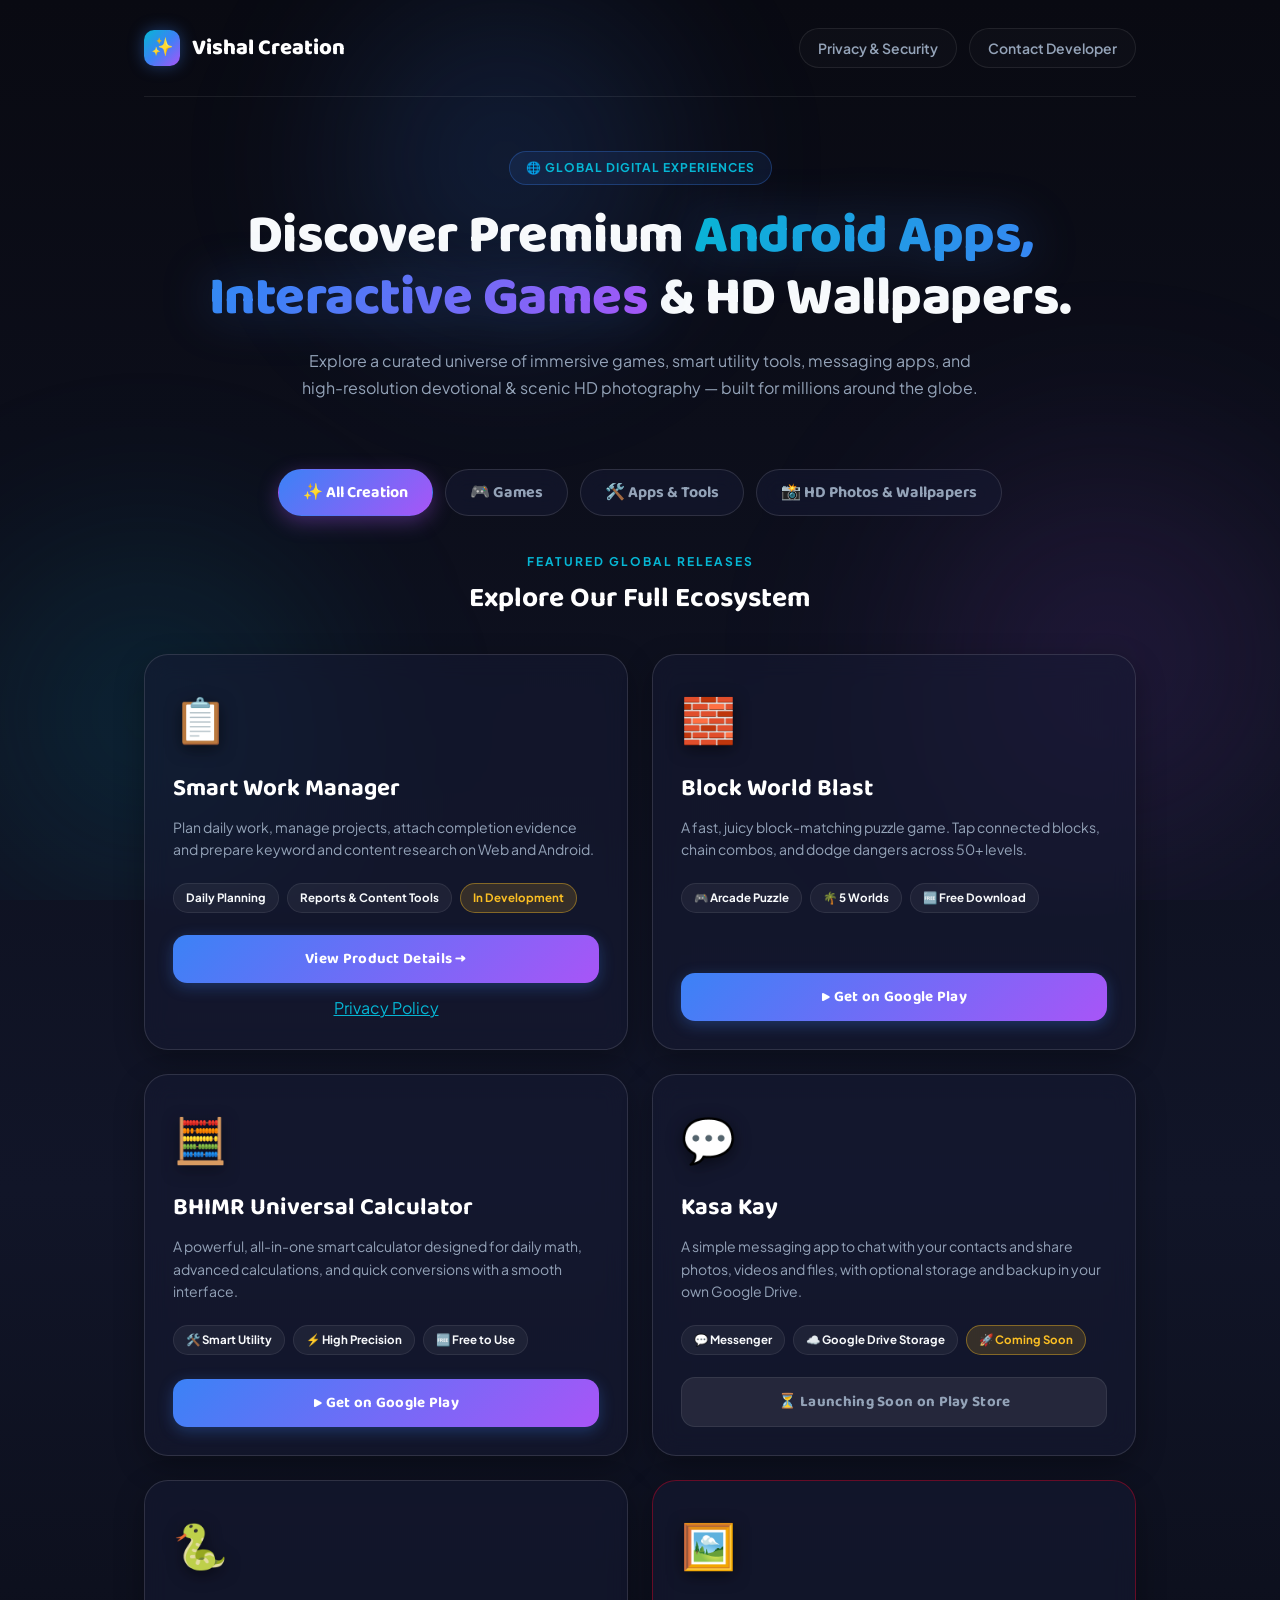
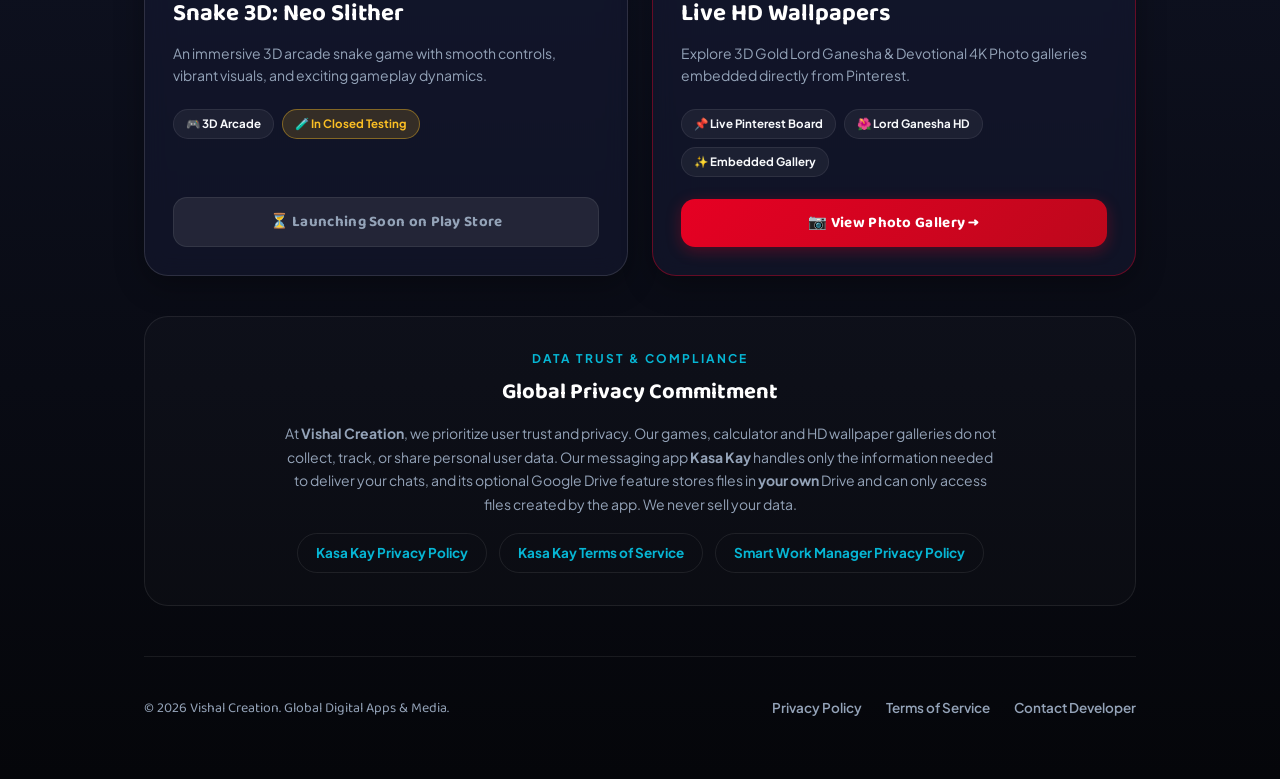
==== commit 956739c6: "Update index.html" ====
--- a/index.html
+++ b/index.html
@@ -265,6 +265,13 @@
       </div>
 
       <div class="apps-grid">
+        <!-- Smart Work Manager: opens its own product page -->
+        <article class="app-card">
+          <div><div class="app-icon" aria-hidden="true">📋</div><h2 class="app-title"><a href="/smart-work-manager/" style="color:inherit;text-decoration:none">Smart Work Manager</a></h2><p class="app-desc">Plan daily work, manage projects, attach completion evidence and prepare keyword and content research on Web and Android.</p><div class="badges"><span class="badge">Daily Planning</span><span class="badge">Reports &amp; Content Tools</span><span class="badge badge-warning">In Development</span></div></div>
+          <a class="btn btn-primary" href="/smart-work-manager/">View Product Details →</a>
+          <a href="/smart-work-manager/privacy-policy.html" style="color:var(--accent-cyan);text-align:center;margin-top:12px">Privacy Policy</a>
+        </article>
+
         <div class="app-card">
           <div>
             <div class="app-icon">🧱</div>
@@ -390,6 +397,13 @@
       </div>
       
       <div class="apps-grid">
+        <!-- Smart Work Manager: opens its own product page -->
+        <article class="app-card">
+          <div><div class="app-icon" aria-hidden="true">📋</div><h2 class="app-title"><a href="/smart-work-manager/" style="color:inherit;text-decoration:none">Smart Work Manager</a></h2><p class="app-desc">Plan daily work, manage projects, attach completion evidence and prepare keyword and content research on Web and Android.</p><div class="badges"><span class="badge">Daily Planning</span><span class="badge">Reports &amp; Content Tools</span><span class="badge badge-warning">In Development</span></div></div>
+          <a class="btn btn-primary" href="/smart-work-manager/">View Product Details →</a>
+          <a href="/smart-work-manager/privacy-policy.html" style="color:var(--accent-cyan);text-align:center;margin-top:12px">Privacy Policy</a>
+        </article>
+
         <div class="app-card">
           <div>
             <div class="app-icon">🧮</div>
@@ -482,6 +496,7 @@
     <div class="privacy-links">
       <a href="/privacy-kasa-kay.html">Kasa Kay Privacy Policy</a>
       <a href="/terms-kasa-kay.html">Kasa Kay Terms of Service</a>
+      <a href="/smart-work-manager/privacy-policy.html">Smart Work Manager Privacy Policy</a>
     </div>
   </section>
     
